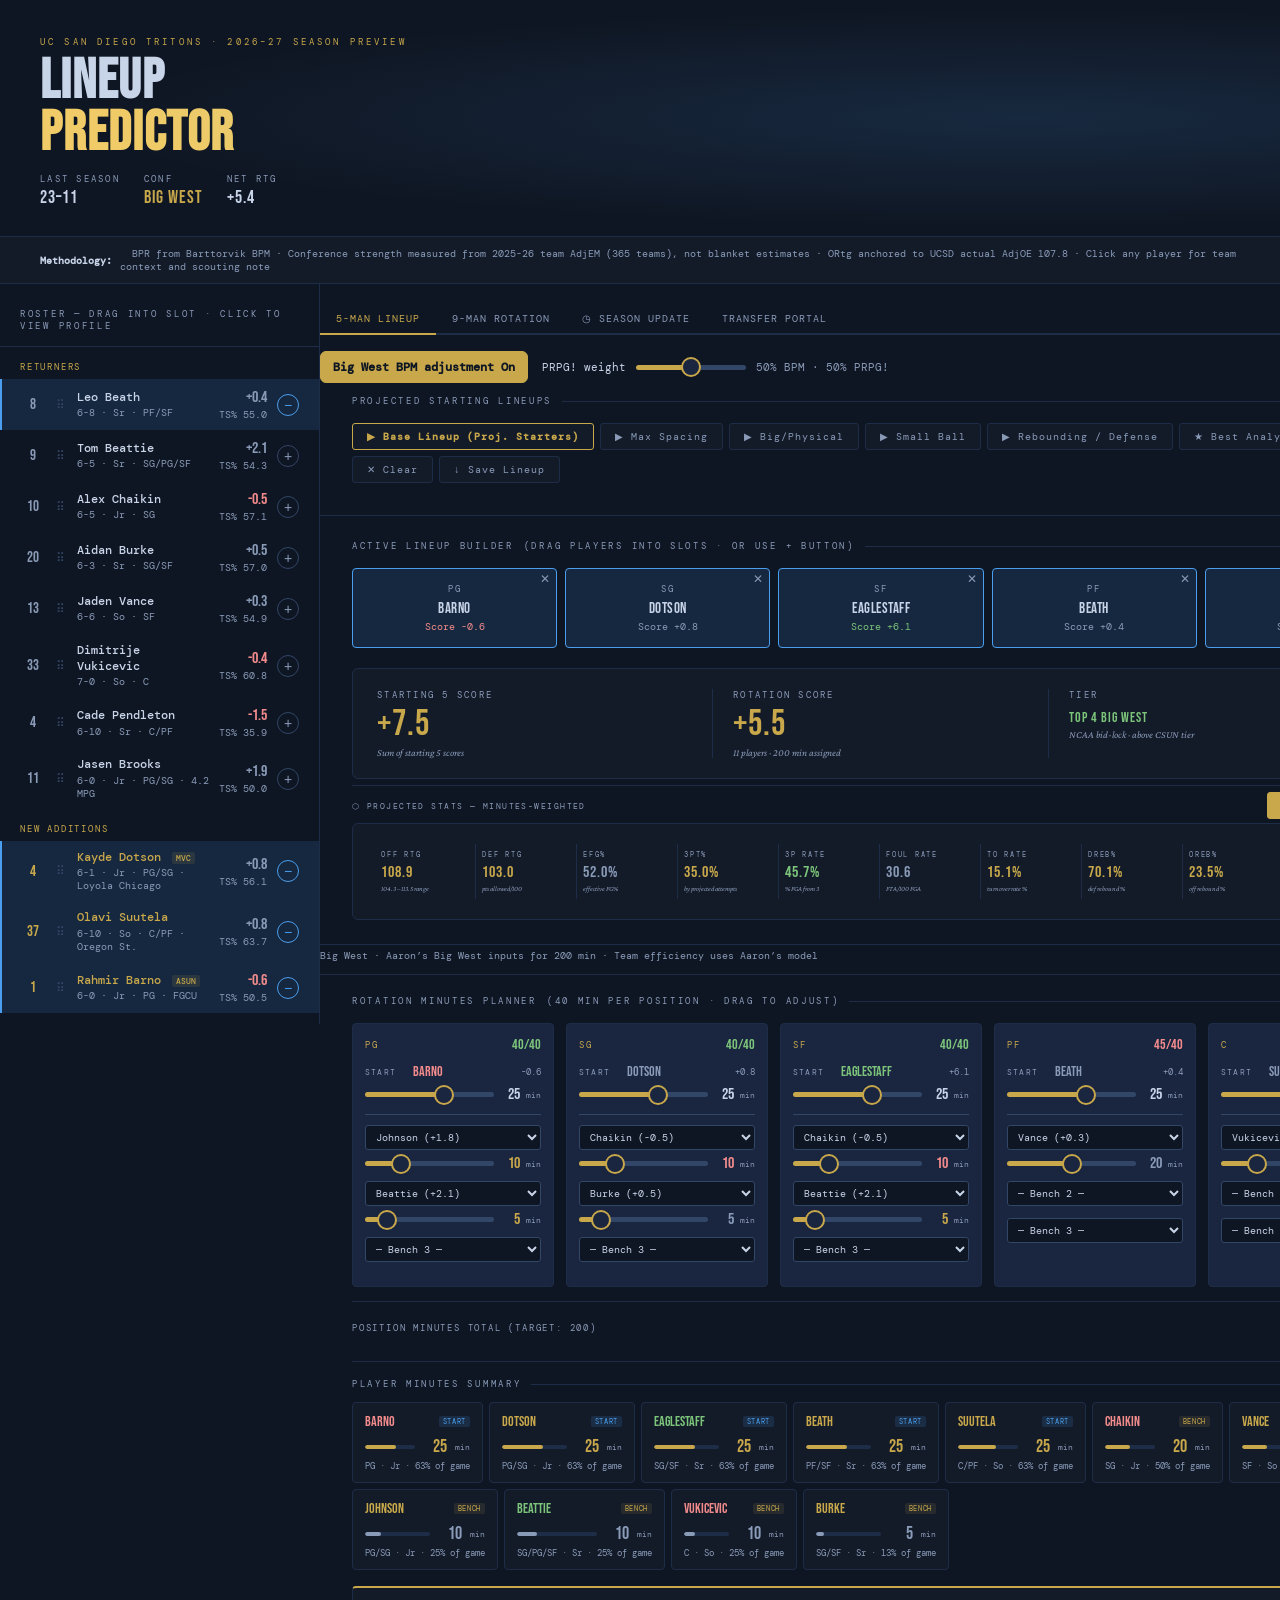
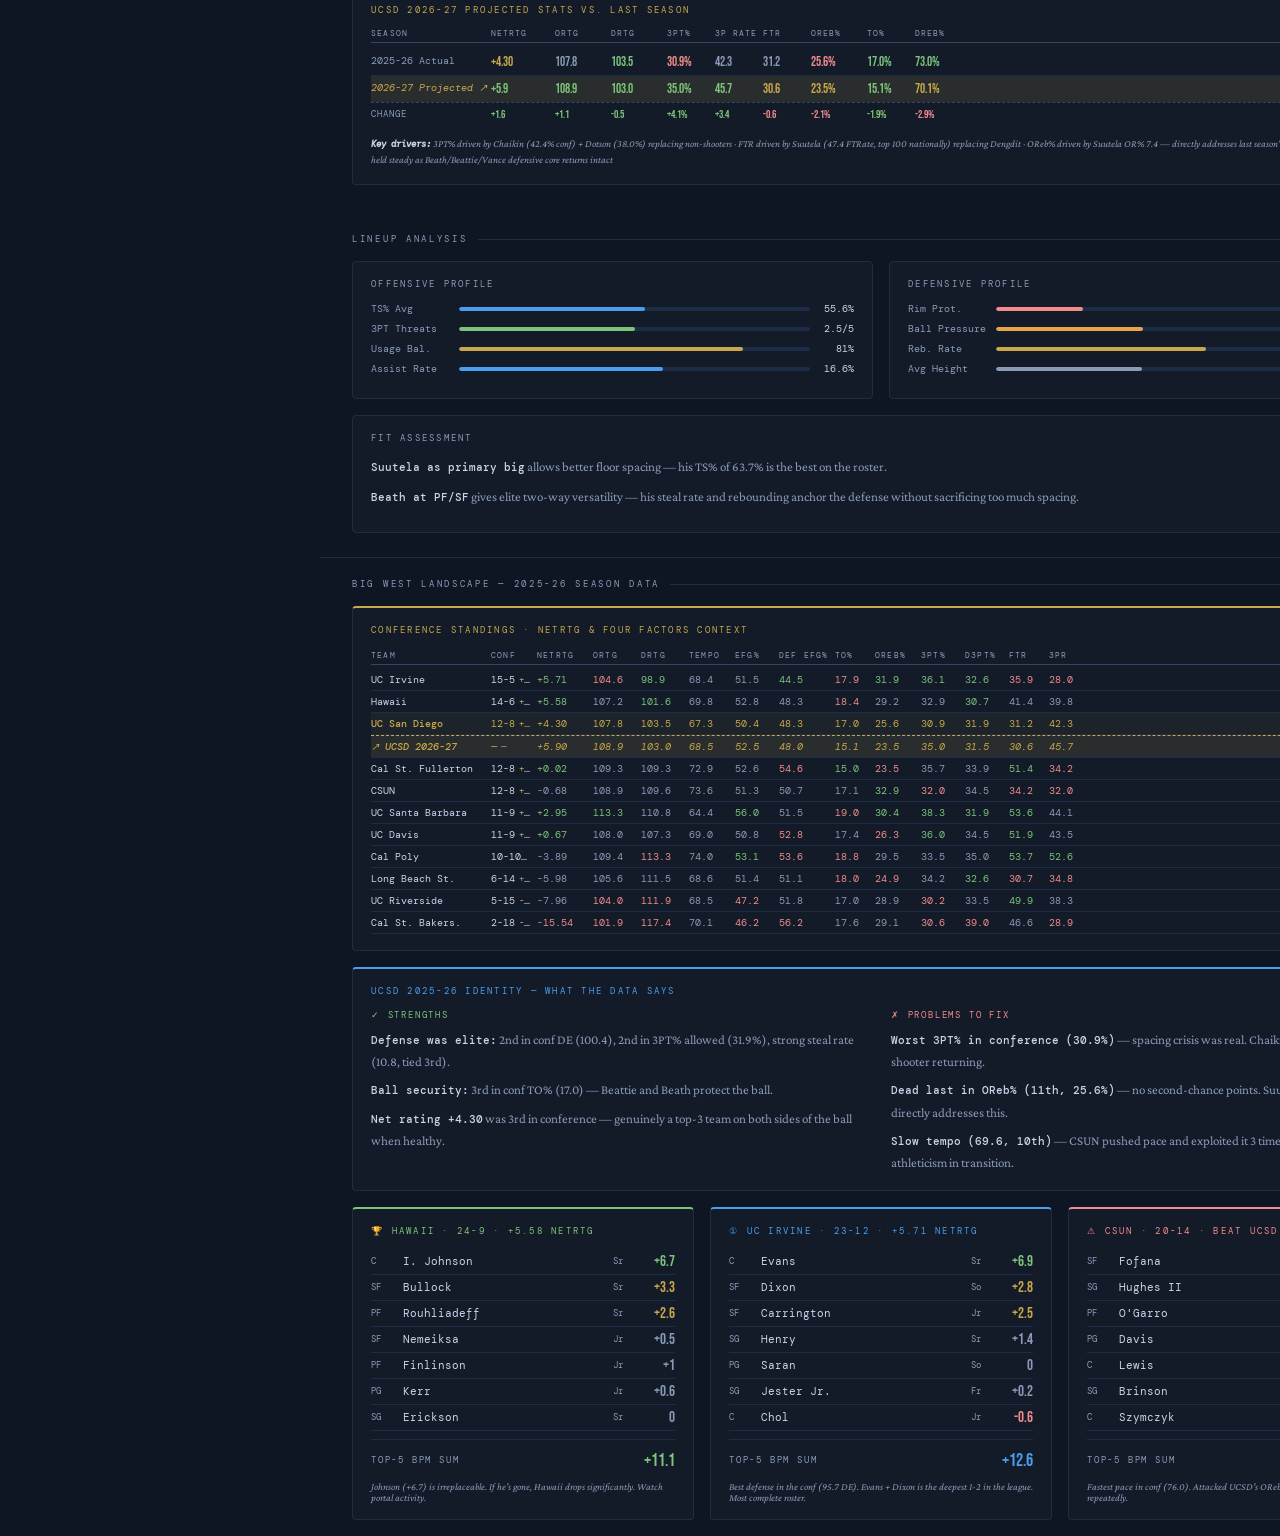
==== www/lineup/index.html @ 8a8b864f "Organize and update the UCSD lineup predictor" ====
<!DOCTYPE html>
<html lang="en">
<head>
<meta charset="UTF-8">
<meta name="viewport" content="width=device-width, initial-scale=1.0">
<title>UCSD Tritons — 2026-27 Lineup Predictor</title>
<link href="https://fonts.googleapis.com/css2?family=Bebas+Neue&family=DM+Mono:ital,wght@0,300;0,400;0,500;1,400&family=Crimson+Pro:ital,wght@0,400;0,600;1,400&display=swap" rel="stylesheet">
<link rel="stylesheet" href="lineup.css?v=20261115">
</head>
<body>

<header>
  <div class="header-left">
    <div class="eyebrow">UC San Diego Tritons · 2026–27 Season Preview</div>
    <h1>LINEUP<br><span>PREDICTOR</span></h1>
    <div class="header-meta">
      <div class="meta-item">
        <span class="meta-label">Last Season</span>
        <span class="meta-val">23–11</span>
      </div>
      <div class="meta-item">
        <span class="meta-label">Conf</span>
        <span class="meta-val gold">Big West</span>
      </div>
      <div class="meta-item">
        <span class="meta-label">Net Rtg</span>
        <span class="meta-val">+5.4</span>
      </div>

    </div>
  </div>
</header>

<div class="method-bar">
  <strong>Methodology:</strong>&nbsp;
  BPR from Barttorvik BPM · Conference strength measured from 2025-26 team AdjEM (365 teams), not blanket estimates · ORtg anchored to UCSD actual AdjOE 107.8 · Click any player for team context and scouting note
</div>

<div class="layout">
  <!-- ROSTER PANEL -->
  <div class="roster-panel">
    <div class="panel-title">Roster — Drag into slot · Click to view profile</div>

    <div class="group-label">Returners</div>



    <div class="player-row" data-id="beath" draggable="true" ondragstart="dragStart(event, 'beath')" ondragend="dragEnd(event)" onclick="openDrawer('beath')">
      <div class="p-num">8</div>
        <div class="drag-handle">⠿</div>
      <div class="p-info">
        <div class="p-name">Leo Beath</div>
        <div class="p-sub">6-8 · Sr · PF/SF</div>
      </div>
      <div>
        <div class="p-bpr c-red">-0.1</div>
        <div class="p-ts">TS% 55.0</div>
      </div>
      <button class="add-btn" onclick="event.stopPropagation(); addToNextSlot('beath')" id="btn-beath">+</button>
    </div>

    <div class="player-row" data-id="beattie" draggable="true" ondragstart="dragStart(event, 'beattie')" ondragend="dragEnd(event)" onclick="openDrawer('beattie')">
      <div class="p-num">9</div>
        <div class="drag-handle">⠿</div>
      <div class="p-info">
        <div class="p-name">Tom Beattie</div>
        <div class="p-sub">6-5 · Sr · SG/PG/SF</div>
      </div>
      <div>
        <div class="p-bpr c-gold">+2.6</div>
        <div class="p-ts">TS% 54.3</div>
      </div>
      <button class="add-btn" onclick="event.stopPropagation(); addToNextSlot('beattie')" id="btn-beattie">+</button>
    </div>



    <div class="player-row" data-id="chaikin" draggable="true" ondragstart="dragStart(event, 'chaikin')" ondragend="dragEnd(event)" onclick="openDrawer('chaikin')">
      <div class="p-num">10</div>
        <div class="drag-handle">⠿</div>
      <div class="p-info">
        <div class="p-name">Alex Chaikin</div>
        <div class="p-sub">6-5 · Jr · SG</div>
      </div>
      <div>
        <div class="p-bpr c-red">-0.5</div>
        <div class="p-ts">TS% 57.1</div>
      </div>
      <button class="add-btn" onclick="event.stopPropagation(); addToNextSlot('chaikin')" id="btn-chaikin">+</button>
    </div>


    <div class="player-row" data-id="burke" draggable="true" ondragstart="dragStart(event, 'burke')" ondragend="dragEnd(event)" onclick="openDrawer('burke')">
      <div class="p-num">20</div>
        <div class="drag-handle">⠿</div>
      <div class="p-info">
        <div class="p-name">Aidan Burke</div>
        <div class="p-sub">6-3 · Sr · SG/SF</div>
      </div>
      <div>
        <div class="p-bpr c-muted">0.0</div>
        <div class="p-ts">TS% 57.0</div>
      </div>
      <button class="add-btn" onclick="event.stopPropagation(); addToNextSlot('burke')" id="btn-burke">+</button>
    </div>

    <div class="player-row" data-id="vance" draggable="true" ondragstart="dragStart(event, 'vance')" ondragend="dragEnd(event)" onclick="openDrawer('vance')">
      <div class="p-num">13</div>
        <div class="drag-handle">⠿</div>
      <div class="p-info">
        <div class="p-name">Jaden Vance</div>
        <div class="p-sub">6-6 · So · SF</div>
      </div>
      <div>
        <div class="p-bpr c-muted">+0.7</div>
        <div class="p-ts">TS% 54.9</div>
      </div>
      <button class="add-btn" onclick="event.stopPropagation(); addToNextSlot('vance')" id="btn-vance">+</button>
    </div>

    <div class="player-row" data-id="vukicevic" draggable="true" ondragstart="dragStart(event, 'vukicevic')" ondragend="dragEnd(event)" onclick="openDrawer('vukicevic')">
      <div class="p-num">33</div>
        <div class="drag-handle">⠿</div>
      <div class="p-info">
        <div class="p-name">Dimitrije Vukicevic</div>
        <div class="p-sub">7-0 · So · C</div>
      </div>
      <div>
        <div class="p-bpr c-red">-1.2</div>
        <div class="p-ts">TS% 60.8</div>
      </div>
      <button class="add-btn" onclick="event.stopPropagation(); addToNextSlot('vukicevic')" id="btn-vukicevic">+</button>
    </div>


    <div class="player-row" data-id="pendleton" draggable="true" ondragstart="dragStart(event, 'pendleton')" ondragend="dragEnd(event)" onclick="openDrawer('pendleton')">
      <div class="p-num">4</div>
        <div class="drag-handle">⠿</div>
      <div class="p-info">
        <div class="p-name">Cade Pendleton</div>
        <div class="p-sub">6-10 · Sr · C/PF</div>
      </div>
      <div>
        <div class="p-bpr c-red">-2.9</div>
        <div class="p-ts">TS% 35.9</div>
      </div>
      <button class="add-btn" onclick="event.stopPropagation(); addToNextSlot('pendleton')" id="btn-pendleton">+</button>
    </div>


    <div class="player-row" data-id="brooks" draggable="true" ondragstart="dragStart(event, 'brooks')" ondragend="dragEnd(event)" onclick="openDrawer('brooks')">
      <div class="p-num">11</div>
      <div class="drag-handle">⠿</div>
      <div class="p-info">
        <div class="p-name">Jasen Brooks</div>
        <div class="p-sub">6-0 · Jr · PG/SG · 4.2 MPG</div>
      </div>
      <div>
        <div class="p-bpr c-muted">+0.2</div>
        <div class="p-ts">TS% 50.0</div>
      </div>
      <button class="add-btn" onclick="event.stopPropagation(); addToNextSlot('brooks')" id="btn-brooks">+</button>
    </div>

    <div class="group-label" style="color: var(--gold);">New Additions</div>

    <div class="player-row" data-id="dotson" draggable="true" ondragstart="dragStart(event, 'dotson')" ondragend="dragEnd(event)" onclick="openDrawer('dotson')">
      <div class="p-num" style="color: var(--gold);">4</div>
      <div class="drag-handle">⠿</div>
      <div class="p-info">
        <div class="p-name new-player">Kayde Dotson <span style="font-size:8px; background:var(--gold-tint); color:var(--gold-dim); border-radius:2px; padding:1px 4px; margin-left:4px;">MVC</span></div>
        <div class="p-sub">6-1 · Jr · PG/SG · Loyola Chicago</div>
      </div>
      <div>
        <div class="p-bpr c-gold">+1.8</div>
        <div class="p-ts">TS% 56.1</div>
      </div>
      <button class="add-btn" onclick="event.stopPropagation(); addToNextSlot('dotson')" id="btn-dotson">+</button>
    </div>

    <div class="player-row" data-id="suutela" draggable="true" ondragstart="dragStart(event, 'suutela')" ondragend="dragEnd(event)" onclick="openDrawer('suutela')">
      <div class="p-num" style="color: var(--gold);">37</div>
      <div class="drag-handle">⠿</div>
      <div class="p-info">
        <div class="p-name new-player">Olavi Suutela</div>
        <div class="p-sub">6-10 · So · C/PF · Oregon St.</div>
      </div>
      <div>
        <div class="p-bpr c-red">-1.7</div>
        <div class="p-ts">TS% 63.7</div>
      </div>
      <button class="add-btn" onclick="event.stopPropagation(); addToNextSlot('suutela')" id="btn-suutela">+</button>
    </div>

    <div class="player-row" data-id="barno" draggable="true" ondragstart="dragStart(event, 'barno')" ondragend="dragEnd(event)" onclick="openDrawer('barno')">
      <div class="p-num" style="color: var(--gold);">1</div>
      <div class="drag-handle">⠿</div>
      <div class="p-info">
        <div class="p-name new-player">Rahmir Barno <span style="font-size:8px; background:var(--gold-tint); color:var(--gold-dim); border-radius:2px; padding:1px 4px; margin-left:4px;">ASUN</span></div>
        <div class="p-sub">6-0 · Jr · PG · FGCU</div>
      </div>
      <div>
        <div class="p-bpr c-muted">+0.3</div>
        <div class="p-ts">TS% 50.5</div>
      </div>
      <button class="add-btn" onclick="event.stopPropagation(); addToNextSlot('barno')" id="btn-barno">+</button>
    </div>

    <div class="player-row" data-id="johnson" draggable="true" ondragstart="dragStart(event, 'johnson')" ondragend="dragEnd(event)" onclick="openDrawer('johnson')">
      <div class="p-num" style="color: var(--gold);">3</div>
      <div class="drag-handle">⠿</div>
      <div class="p-info">
        <div class="p-name new-player">Jordan Johnson <span style="font-size:8px; background:var(--gold-tint); color:var(--gold-dim); border-radius:2px; padding:1px 4px; margin-left:4px;">JUCO</span></div>
        <div class="p-sub">6-3 · Jr · PG/SG · Calhoun CC</div>
      </div>
      <div>
        <div class="p-bpr c-gold">+1.2</div>
        <div class="p-ts">Base: 6.8 PPG · 38.0% 3PT</div>
      </div>
      <button class="add-btn" onclick="event.stopPropagation(); addToNextSlot('johnson')" id="btn-johnson">+</button>
    </div>

        <div class="player-row" data-id="eaglestaff" draggable="true" ondragstart="dragStart(event, 'eaglestaff')" ondragend="dragEnd(event)" onclick="openDrawer('eaglestaff')">
      <div class="p-num" style="color: var(--gold);">5</div>
      <div class="drag-handle">⠿</div>
      <div class="p-info">
        <div class="p-name new-player">Treysen Eaglestaff <span style="font-size:8px; background:var(--gold-tint); color:var(--gold-dim); border-radius:2px; padding:1px 4px; margin-left:4px;">B12</span></div>
        <div class="p-sub">6-6 · Sr · SG/SF · West Virginia</div>
      </div>
      <div>
        <div class="p-bpr c-green">+6.8</div>
        <div class="p-ts">TS% 52.7</div>
      </div>
      <button class="add-btn" onclick="event.stopPropagation(); addToNextSlot('eaglestaff')" id="btn-eaglestaff">+</button>
    </div>

    <div class="player-row" data-id="holmes" draggable="true" ondragstart="dragStart(event, 'holmes')" ondragend="dragEnd(event)" onclick="openDrawer('holmes')">
      <div class="p-num" style="color: var(--gold);">15</div>
      <div class="drag-handle">⠿</div>
      <div class="p-info">
        <div class="p-name new-player">Jake Holmes <span style="font-size:8px; background:var(--gold-tint); color:var(--gold-dim); border-radius:2px; padding:1px 4px; margin-left:4px;">NZ NBL</span></div>
        <div class="p-sub">6-8 · Fr · PF/SF · Canterbury Rams</div>
      </div>
      <div>
        <div class="p-bpr c-gold">+0.5</div>
        <div class="p-ts">TS% 58.2</div>
      </div>
      <button class="add-btn" onclick="event.stopPropagation(); addToNextSlot('holmes')" id="btn-holmes">+</button>
    </div>

    <div class="group-label">Watchlist</div>
    <div id="watchlist-roster"></div>
    <div class="group-label">Transfer Portal</div>
    <div id="portal-roster"></div>

  </div><!-- /roster-panel -->

  <!-- RIGHT PANEL -->
  <div class="right-panel">

    <!-- TAB BAR -->
    <div class="tab-bar" style="margin-top:20px;">
      <button class="tab-btn active" onclick="switchTab('standard')">5-Man Lineup</button>
      <button class="tab-btn" onclick="switchTab('nineman')">9-Man Rotation</button>
      <button class="tab-btn" onclick="switchTab('season')" id="tab-btn-season">◷ Season Update</button>
      <button class="tab-btn" onclick="switchTab('portal')">Transfer Portal</button>
    </div>

    <div class="lineup-score-controls" id="lineup-score-controls">
      <button type="button" id="conf-adj-btn" class="conf-adjustment" aria-pressed="true"
        onclick="toggleConferenceAdjustment()">Big West BPM adjustment <span id="conf-adj-state">On</span></button>
      <div class="prpg-control">
        <label for="prpg-weight">PRPG! weight</label>
        <input type="range" class="minutes-slider" id="prpg-weight" min="0" max="100" value="50"
          aria-valuetext="50% PRPG!, 50% BPM" oninput="updatePrpgWeight(this)">
        <output id="prpg-blend" for="prpg-weight">50% BPM · 50% PRPG!</output>
      </div>
    </div>

    <!-- STANDARD TAB -->
    <div class="tab-panel active" id="tab-standard">

    <!-- PRESETS -->
    <div class="presets">
      <div class="section-title">Projected Starting Lineups</div>
      <div style="display:flex; flex-wrap:wrap; gap:6px; margin-bottom:8px;">
        <button class="preset-btn" onclick="loadPreset('base')">▶ Base Lineup (Proj. Starters)</button>
        <button class="preset-btn" onclick="loadPreset('shooting')">▶ Max Spacing</button>
        <button class="preset-btn" onclick="loadPreset('big')">▶ Big/Physical</button>
        <button class="preset-btn" onclick="loadPreset('small')">▶ Small Ball</button>
        <button class="preset-btn" onclick="loadPreset('defense')">▶ Rebounding / Defense</button>
        <button class="preset-btn" onclick="loadPreset('best')" >★ Best Analytical Lineup</button>
        <button class="preset-btn" onclick="clearLineup()">✕ Clear</button>
        <button class="preset-btn" onclick="showSaveInput()" id="save-lineup-btn" style="border-color:var(--green);color:var(--green);">↓ Save Lineup</button>
      </div>
      <!-- Save input (hidden by default) -->
      <div id="save-input-row" style="display:none; align-items:center; gap:8px; margin-top:8px; padding: 0 2px;">
        <input class="save-lineup-input" id="save-lineup-name" placeholder="Name new lineup" maxlength="30"
          onkeydown="if(event.key==='Enter') saveCurrentLineup(); if(event.key==='Escape') hideSaveInput();" />
        <button class="preset-btn" onclick="saveCurrentLineup()" style="border-color:var(--green);color:var(--green);">Save</button>
        <button class="preset-btn" onclick="hideSaveInput()">Cancel</button>
      </div>
      <!-- Saved lineups row -->
      <div class="saved-presets-row" id="saved-presets-row"></div>

    </div>

<!-- LINEUP BUILDER -->
    <div class="lineup-builder">
      <div class="section-title">Active Lineup Builder <span style="color:var(--muted); font-size:9px;">(drag players into slots · or use + button)</span></div>
      <div class="court" id="court">
        <div class="slot" id="slot-0" ondragover="dragOver(event)" ondragleave="dragLeave(event)" ondrop="dropOnSlot(event, 0)"><span class="slot-empty-text">PG</span></div>
        <div class="slot" id="slot-1" ondragover="dragOver(event)" ondragleave="dragLeave(event)" ondrop="dropOnSlot(event, 1)"><span class="slot-empty-text">SG</span></div>
        <div class="slot" id="slot-2" ondragover="dragOver(event)" ondragleave="dragLeave(event)" ondrop="dropOnSlot(event, 2)"><span class="slot-empty-text">SF</span></div>
        <div class="slot" id="slot-3" ondragover="dragOver(event)" ondragleave="dragLeave(event)" ondrop="dropOnSlot(event, 3)"><span class="slot-empty-text">PF</span></div>
        <div class="slot" id="slot-4" ondragover="dragOver(event)" ondragleave="dragLeave(event)" ondrop="dropOnSlot(event, 4)"><span class="slot-empty-text">C</span></div>
      </div>

      <!-- ROW 1: BPM + Tier -->
      <div class="lineup-rating" id="lineup-rating" style="grid-template-columns: 1fr 1fr 1fr; margin-bottom:6px;">
        <div class="rating-col">
          <div class="rating-label">Starting 5 Score</div>
          <div class="rating-val c-muted" id="rating-bpr">—</div>
          <div class="rating-desc" id="rating-desc">Add 5 players to generate rating</div>
        </div>
        <div class="rating-col">
          <div class="rating-label">Rotation Score</div>
          <div class="rating-val c-muted" id="rating-rotation">—</div>
          <div class="rating-desc" id="rating-rotation-desc">Minutes-weighted · full roster</div>
        </div>
        <div class="rating-col">
          <div class="rating-label">Tier</div>
          <div class="rating-val" id="rating-tier" style="font-size:14px; padding-top:4px;">—</div>
          <div class="rating-desc" id="rating-tier-desc">Big West projection</div>
        </div>
      </div>

      <!-- ROW 2: Projected Stats (min-weighted) -->
      <div class="projection-heading" style="font-size:8px; letter-spacing:0.18em; text-transform:uppercase; color:var(--muted); padding: 6px 0 4px; border-top:1px solid var(--border);">
        ⬡ Projected Stats — minutes-weighted
      </div>
      <div class="lineup-rating" id="lineup-proj-stats" style="grid-template-columns: repeat(10, 1fr); gap:2px;">
        <div class="rating-col" style="padding:6px 4px;">
          <div class="rating-label" style="font-size:7px;">Off Rtg</div>
          <div class="rating-val c-muted" id="rating-off" style="font-size:16px;">—</div>
          <div class="rating-desc" id="rating-off-desc" style="font-size:7px;">pts/100</div>
        </div>
        <div class="rating-col" style="padding:6px 4px;">
          <div class="rating-label" style="font-size:7px;">Def Rtg</div>
          <div class="rating-val c-muted" id="rating-drtg" style="font-size:16px;">—</div>
          <div class="rating-desc" style="font-size:7px;">pts allowed/100</div>
        </div>
        <div class="rating-col" style="padding:6px 4px;">
          <div class="rating-label" style="font-size:7px;">eFG%</div>
          <div class="rating-val c-muted" id="rating-efg" style="font-size:16px;">—</div>
          <div class="rating-desc" style="font-size:7px;">effective FG%</div>
        </div>
        <div class="rating-col" style="padding:6px 4px;">
          <div class="rating-label" style="font-size:7px;">3PT%</div>
          <div class="rating-val c-muted" id="rating-3pct" style="font-size:16px;">—</div>
          <div class="rating-desc" style="font-size:7px;">by projected attempts</div>
        </div>
        <div class="rating-col" style="padding:6px 4px;">
          <div class="rating-label" style="font-size:7px;">3P Rate</div>
          <div class="rating-val c-muted" id="rating-3pr" style="font-size:16px;">—</div>
          <div class="rating-desc" style="font-size:7px;">% FGA from 3</div>
        </div>
        <div class="rating-col" style="padding:6px 4px;">
          <div class="rating-label" style="font-size:7px;">Foul Rate</div>
          <div class="rating-val c-muted" id="rating-ftr" style="font-size:16px;">—</div>
          <div class="rating-desc" style="font-size:7px;">FTA/100 FGA</div>
        </div>
        <div class="rating-col" style="padding:6px 4px; display:none;">
          <div class="rating-label" style="font-size:7px;">Ast Rate</div>
          <div class="rating-val c-muted" id="rating-arate" style="font-size:16px;">—</div>
          <div class="rating-desc" style="font-size:7px;">assist rate %</div>
        </div>
        <div class="rating-col" style="padding:6px 4px;">
          <div class="rating-label" style="font-size:7px;">TO Rate</div>
          <div class="rating-val c-muted" id="rating-torate" style="font-size:16px;">—</div>
          <div class="rating-desc" style="font-size:7px;">turnover rate %</div>
        </div>
        <div class="rating-col" style="padding:6px 4px;">
          <div class="rating-label" style="font-size:7px;">DReb%</div>
          <div class="rating-val c-muted" id="rating-dreb" style="font-size:16px;">—</div>
          <div class="rating-desc" style="font-size:7px;">def rebound %</div>
        </div>
        <div class="rating-col" style="padding:6px 4px;">
          <div class="rating-label" style="font-size:7px;">OReb%</div>
          <div class="rating-val c-muted" id="rating-oreb" style="font-size:16px;">—</div>
          <div class="rating-desc" style="font-size:7px;">off rebound %</div>
        </div>
        <div class="rating-col" style="padding:6px 4px; display:none;">
          <!-- spacing score kept for internal logic, hidden -->
          <div id="rating-space" style="display:none;"></div>
          <div id="rating-spacers" style="display:none;"></div>
          <div id="rating-space-desc" style="display:none;"></div>
        </div>
      </div>
    </div>

    <p class="projection-source" id="standard-projection-source"></p>
    <!-- BENCH MINUTES -->
    <div class="analysis-panel" style="border-top: 1px solid var(--border); padding-top: 20px;">
      <div class="section-title">Rotation Minutes Planner <span style="color:var(--muted); font-size:9px;">(40 min per position · drag to adjust)</span></div>
      <div id="bench-section">
        <div style="color: var(--muted); font-size: 11px; font-family: 'Crimson Pro', serif; font-style: italic;">Fill the starting lineup above to generate the minutes planner.</div>
      </div>
      <div id="projected-stats-inline"></div>
    </div>

    </div><!-- /tab-standard -->

    <!-- 9-MAN ROTATION TAB -->
    <div class="tab-panel" id="tab-nineman">
      <div class="nine-man-total-bar">
        <div>
          <div class="nine-man-total-label">Total Minutes</div>
          <div>
            <span class="nine-man-total-val" id="nm-total-val" style="color:var(--green);">0</span>
            <span style="font-size:11px;color:var(--muted);"> / 200</span>
          </div>
        </div>
        <div style="display:flex;gap:6px;align-items:center;">
          <button class="preset-btn" onclick="nmClear()" style="font-size:9px;">✕ Clear</button>
          <button class="preset-btn" onclick="nmLoadPreset('base')" style="font-size:9px; border-color:var(--gold);color:var(--gold);">▶ Base Rotation</button>
          <button class="preset-btn" onclick="nmLoadPreset('adding')" style="font-size:9px; border-color:var(--green);color:var(--green);">▶ Adding Rotation Player</button>
          <button class="preset-btn" onclick="nmShowSaveInput()" style="font-size:9px; border-color:var(--green);color:var(--green);">↓ Save Rotation</button>
        </div>
      </div>

      <div class="nine-man-grid" id="nm-grid"></div>
      <!-- Save input -->
      <div id="nm-save-input-row" style="display:none; align-items:center; gap:8px; margin-bottom:8px;">
        <input class="save-lineup-input" id="nm-save-name" placeholder="Name new lineup" maxlength="30"
          onkeydown="if(event.key==='Enter') nmSaveRotation(); if(event.key==='Escape') nmHideSaveInput();" />
        <button class="preset-btn" onclick="nmSaveRotation()" style="border-color:var(--green);color:var(--green);">Save</button>
        <button class="preset-btn" onclick="nmHideSaveInput()">Cancel</button>
      </div>
      <!-- Saved 9-man rotations -->
      <div class="saved-presets-row" id="nm-saved-row"></div>

      <!-- BPM + Tier row -->
      <div class="lineup-rating" style="grid-template-columns: 1fr 1fr; margin-bottom:10px; border-top:1px solid var(--border); padding-top:10px;">
        <div class="rating-col">
          <div class="rating-label">Rotation Score</div>
          <div class="rating-val c-muted" id="nm-bpm">—</div>
          <div class="rating-desc" id="nm-bpm-desc">Add players to calculate</div>
        </div>
        <div class="rating-col">
          <div class="rating-label">Tier</div>
          <div class="rating-val" id="nm-tier" style="font-size:14px; padding-top:4px;">—</div>
          <div class="rating-desc" id="nm-tier-desc">Big West projection</div>
        </div>
      </div>

      <!-- Projected stats — same stats panel reused -->
      <div class="projection-heading" style="font-size:8px; letter-spacing:0.18em; text-transform:uppercase; color:var(--muted); padding:6px 0 4px; border-top:1px solid var(--border);">
        ⬡ Projected Stats — minutes-weighted
      </div>
      <div class="lineup-rating" id="nm-proj-stats" style="grid-template-columns: repeat(10, 1fr); gap:2px;">
        <div class="rating-col" style="padding:6px 4px;"><div class="rating-label" style="font-size:7px;">Off Rtg</div><div class="rating-val c-muted" id="nm-ortg" style="font-size:16px;">—</div><div style="font-size:7px;color:var(--muted);" id="nm-ortg-range"></div></div>
        <div class="rating-col" style="padding:6px 4px;"><div class="rating-label" style="font-size:7px;">Def Rtg</div><div class="rating-val c-muted" id="nm-drtg" style="font-size:16px;">—</div></div>
        <div class="rating-col" style="padding:6px 4px;"><div class="rating-label" style="font-size:7px;">eFG%</div><div class="rating-val c-muted" id="nm-efg" style="font-size:16px;">—</div></div>
        <div class="rating-col" style="padding:6px 4px;"><div class="rating-label" style="font-size:7px;">3PT%</div><div class="rating-val c-muted" id="nm-3pct" style="font-size:16px;">—</div></div>
        <div class="rating-col" style="padding:6px 4px;"><div class="rating-label" style="font-size:7px;">3P Rate</div><div class="rating-val c-muted" id="nm-3pr" style="font-size:16px;">—</div></div>
        <div class="rating-col" style="padding:6px 4px;"><div class="rating-label" style="font-size:7px;">Foul Rate</div><div class="rating-val c-muted" id="nm-ftr" style="font-size:16px;">—</div></div>
        <div class="rating-col" style="padding:6px 4px; display:none;"><div class="rating-label" style="font-size:7px;">Ast Rate</div><div class="rating-val c-muted" id="nm-arate" style="font-size:16px;">—</div></div>
        <div class="rating-col" style="padding:6px 4px;"><div class="rating-label" style="font-size:7px;">TO Rate</div><div class="rating-val c-muted" id="nm-torate" style="font-size:16px;">—</div></div>
        <div class="rating-col" style="padding:6px 4px;"><div class="rating-label" style="font-size:7px;">DReb%</div><div class="rating-val c-muted" id="nm-dreb" style="font-size:16px;">—</div></div>
        <div class="rating-col" style="padding:6px 4px;"><div class="rating-label" style="font-size:7px;">OReb%</div><div class="rating-val c-muted" id="nm-oreb" style="font-size:16px;">—</div></div>
        <div class="rating-col" style="padding:6px 4px;"><div class="rating-label" style="font-size:7px;">Net Rtg</div><div class="rating-val c-muted" id="nm-net" style="font-size:16px;">—</div></div>
      </div>
      <p class="projection-source" id="nineman-projection-source"></p>
      <!-- Minutes Summary -->
      <div style="margin-top:12px; border-top:1px solid var(--border); padding-top:10px;">
        <div style="font-size:8px; letter-spacing:0.18em; text-transform:uppercase; color:var(--muted); margin-bottom:8px;">⬡ Minutes Summary</div>
        <div id="nm-minutes-summary" style="display:flex; flex-wrap:wrap; gap:4px;"></div>
      </div>

    </div><!-- /tab-nineman -->

    <!-- SEASON UPDATE TAB -->
    <div class="tab-panel" id="tab-season">
      <div style="padding:16px 0 8px;">
        <div style="font-size:9px;letter-spacing:0.2em;text-transform:uppercase;color:var(--muted);margin-bottom:6px;">
          ◷ 2026-27 Season Update — projection reweights as games accumulate</div>
        <div style="font-size:10px;color:var(--muted);line-height:1.6;margin-bottom:14px;max-width:none;">
          Enter current-season numbers as they come in. Each stat blends toward live production on its own
          schedule — <strong>weight = GP / (GP + k)</strong>, where k is how many games that stat needs before it
          outweighs the pre-season prior. Usage settles fast (k=5); shooting is slow (k=22). Blanks keep the prior.
        </div>


        <!-- GAME LOG -->
        <div style="background:var(--surface);border:1px solid var(--border);border-radius:5px;padding:12px 13px;margin-bottom:14px;">
          <div style="font-size:8px;letter-spacing:0.16em;text-transform:uppercase;color:var(--gold-dim);margin-bottom:4px;">
            ⬢ Game log — enter a box score after each game</div>
          <div style="font-size:9px;color:var(--muted);line-height:1.55;margin-bottom:10px;">
            Everything a box score can produce (TS%, 3P%, USG%, TO rate, OReb%, DReb%, STL%, BLK%, FTR) is derived
            here. Manual entries override the calculated stats. BPM and PRPG! are model outputs no box score contains —
            those still come from the Barttorvik paste.
          </div>
          <div id="games-list" style="margin-bottom:11px;"></div>

          <details>
            <summary style="font-size:9px;letter-spacing:0.14em;text-transform:uppercase;color:var(--gold-dim);cursor:pointer;padding:4px 0;">
              ⊕ Add a game</summary>
            <div style="padding:9px 0 0;">
              <div style="display:flex;gap:9px;flex-wrap:wrap;align-items:flex-end;margin-bottom:9px;">
                <div><div style="font-size:8px;color:var(--muted);margin-bottom:2px;">DATE</div>
                  <input id="gm-date" type="date" style="font-family:'DM Mono',monospace;font-size:10px;padding:4px 6px;border:1px solid var(--border);border-radius:3px;background:var(--bg);color:var(--text);"></div>
                <div><div style="font-size:8px;color:var(--muted);margin-bottom:2px;">OPPONENT</div>
                  <input id="gm-opp" type="text" placeholder="Cal Poly" style="width:130px;font-family:'DM Mono',monospace;font-size:10px;padding:4px 6px;border:1px solid var(--border);border-radius:3px;background:var(--bg);color:var(--text);"></div>
                <div><div style="font-size:8px;color:var(--muted);margin-bottom:2px;">OPP ADJ DE <span style="color:var(--gold-dim);">(opt)</span></div>
                  <input id="gm-oppde" type="number" step="0.1" placeholder="104.0" style="width:70px;font-family:'DM Mono',monospace;font-size:10px;padding:4px 6px;border:1px solid var(--border);border-radius:3px;background:var(--bg);color:var(--text);"></div>
              </div>

              <div style="font-size:8px;letter-spacing:0.14em;text-transform:uppercase;color:var(--muted);margin-bottom:5px;">
                Opponent totals — required for possession-based rates</div>
              <div style="display:flex;gap:7px;flex-wrap:wrap;margin-bottom:11px;">
                <div><div style="font-size:8px;color:var(--muted);margin-bottom:2px;">PTS</div><input id="gm-o-pts" type="number" step="any" style="width:54px;font-family:'DM Mono',monospace;font-size:10px;padding:4px 6px;border:1px solid var(--border);border-radius:3px;background:var(--bg);color:var(--text);"></div>
                <div><div style="font-size:8px;color:var(--muted);margin-bottom:2px;">FGA</div><input id="gm-o-fga" type="number" step="any" style="width:54px;font-family:'DM Mono',monospace;font-size:10px;padding:4px 6px;border:1px solid var(--border);border-radius:3px;background:var(--bg);color:var(--text);"></div>
                <div><div style="font-size:8px;color:var(--muted);margin-bottom:2px;">3PA</div><input id="gm-o-tpa" type="number" step="any" style="width:54px;font-family:'DM Mono',monospace;font-size:10px;padding:4px 6px;border:1px solid var(--border);border-radius:3px;background:var(--bg);color:var(--text);"></div>
                <div><div style="font-size:8px;color:var(--muted);margin-bottom:2px;">FTA</div><input id="gm-o-fta" type="number" step="any" style="width:54px;font-family:'DM Mono',monospace;font-size:10px;padding:4px 6px;border:1px solid var(--border);border-radius:3px;background:var(--bg);color:var(--text);"></div>
                <div><div style="font-size:8px;color:var(--muted);margin-bottom:2px;">OR</div><input id="gm-o-orb" type="number" step="any" style="width:54px;font-family:'DM Mono',monospace;font-size:10px;padding:4px 6px;border:1px solid var(--border);border-radius:3px;background:var(--bg);color:var(--text);"></div>
                <div><div style="font-size:8px;color:var(--muted);margin-bottom:2px;">DR</div><input id="gm-o-drb" type="number" step="any" style="width:54px;font-family:'DM Mono',monospace;font-size:10px;padding:4px 6px;border:1px solid var(--border);border-radius:3px;background:var(--bg);color:var(--text);"></div>
                <div><div style="font-size:8px;color:var(--muted);margin-bottom:2px;">TO</div><input id="gm-o-tov" type="number" step="any" style="width:54px;font-family:'DM Mono',monospace;font-size:10px;padding:4px 6px;border:1px solid var(--border);border-radius:3px;background:var(--bg);color:var(--text);"></div>
              </div>

              <div style="font-size:8px;letter-spacing:0.14em;text-transform:uppercase;color:var(--muted);margin-bottom:4px;">
                UCSD box score — paste rows</div>
              <div style="font-size:9px;color:var(--muted);margin-bottom:5px;line-height:1.5;">
                Header row first, player name in column one. Accepts <span style="font-family:'DM Mono',monospace;">MIN FGM FGA 3PM 3PA FTM FTA OR DR AST TO STL BLK</span>
                — or combined <span style="font-family:'DM Mono',monospace;">FG / 3P / FT</span> cells like <span style="font-family:'DM Mono',monospace;">5-9</span>. Team totals are summed from these rows.
              </div>
              <textarea id="gm-box" rows="6" placeholder="Player&#9;MIN&#9;FG&#9;3P&#9;FT&#9;OR&#9;DR&#9;AST&#9;TO&#9;STL&#9;BLK&#10;Beath&#9;29&#9;6-11&#9;2-4&#9;3-4&#9;1&#9;7&#9;2&#9;1&#9;2&#9;1&#10;Eaglestaff&#9;31&#9;5-12&#9;3-8&#9;2-2&#9;2&#9;5&#9;4&#9;2&#9;1&#9;0"
                style="width:100%;font-family:'DM Mono',monospace;font-size:10px;padding:8px;border:1px solid var(--border);border-radius:3px;background:var(--bg);color:var(--text);resize:vertical;"></textarea>
              <button class="preset-btn" onclick="addGame()" style="margin-top:7px;border-color:var(--green);color:var(--green);">Add game</button>
            </div>
          </details>
        </div>

        <!-- team anchor -->
        <div style="background:var(--surface);border:1px solid var(--border);border-radius:5px;padding:11px 13px;margin-bottom:14px;">
          <div style="font-size:8px;letter-spacing:0.16em;text-transform:uppercase;color:var(--muted);margin-bottom:8px;">
            Team anchor — auto-filled from the game log (k=12) · type to override</div>
          <div style="display:flex;gap:16px;align-items:flex-end;flex-wrap:wrap;">
            <div><div style="font-size:8px;color:var(--muted);margin-bottom:3px;">TEAM GP</div>
              <input id="ts-gp" type="number" min="0" onchange="teamSet('gp',this.value)" placeholder="0"
                style="width:66px;font-family:'DM Mono',monospace;font-size:11px;padding:5px 7px;border:1px solid var(--border);border-radius:3px;background:var(--bg);color:var(--text);"></div>
            <div><div style="font-size:8px;color:var(--muted);margin-bottom:3px;">ADJ OE</div>
              <input id="ts-oe" type="number" step="0.1" onchange="teamSet('adjOE',this.value)" placeholder="107.8"
                style="width:80px;font-family:'DM Mono',monospace;font-size:11px;padding:5px 7px;border:1px solid var(--border);border-radius:3px;background:var(--bg);color:var(--text);"></div>
            <div><div style="font-size:8px;color:var(--muted);margin-bottom:3px;">ADJ DE</div>
              <input id="ts-de" type="number" step="0.1" onchange="teamSet('adjDE',this.value)" placeholder="103.5"
                style="width:80px;font-family:'DM Mono',monospace;font-size:11px;padding:5px 7px;border:1px solid var(--border);border-radius:3px;background:var(--bg);color:var(--text);"></div>
            <div id="season-anchor" style="font-size:10px;color:var(--text);padding-bottom:5px;"></div>
          </div>
        </div>

        <!-- bulk paste -->
        <details style="margin-bottom:14px;">
          <summary style="font-size:9px;letter-spacing:0.14em;text-transform:uppercase;color:var(--gold-dim);cursor:pointer;padding:5px 0;">
            ⊕ Bulk paste from Barttorvik</summary>
          <div style="padding:9px 0 0;">
            <div style="font-size:9px;color:var(--muted);margin-bottom:6px;line-height:1.5;">
              Header row first, player name in column one. Tab or comma separated. Recognized headers:
              <span style="font-family:'DM Mono',monospace;">GP · BPM · OBPM · DBPM · PRPG! · TS · USG · eFG · 3P% · AST · TO · OR · DR · BLK · STL · FTR</span>
            </div>
            <textarea id="season-paste" rows="5" placeholder="Player&#9;GP&#9;BPM&#9;TS&#9;USG&#9;TO&#9;OR&#9;DR&#9;STL&#9;BLK&#10;Beath&#9;8&#9;1.4&#9;57.2&#9;21.0&#9;13.1&#9;2.4&#9;16.8&#9;3.1&#9;1.2"
              style="width:100%;font-family:'DM Mono',monospace;font-size:10px;padding:8px;border:1px solid var(--border);border-radius:3px;background:var(--bg);color:var(--text);resize:vertical;"></textarea>
            <button class="preset-btn" onclick="seasonPaste()" style="margin-top:7px;border-color:var(--green);color:var(--green);">Import</button>
          </div>
        </details>

        <div style="display:flex;gap:7px;margin-bottom:10px;align-items:center;">
          <button class="preset-btn" onclick="seasonClear()">✕ Reset to pre-season</button>
          <span style="font-size:9px;color:var(--muted);">Saves automatically · % CUR is the mean weight on live production</span>
        </div>

        <div id="season-table" style="overflow-x:auto;"></div>
      </div>
    </div><!-- /tab-season -->

    <!-- PORTAL TAB -->
    <div class="tab-panel" id="tab-portal">
      <div style="padding:16px 0 8px;">
        <div style="font-size:9px;letter-spacing:0.2em;text-transform:uppercase;color:var(--muted);margin-bottom:12px;">Transfer Portal · Barttorvik 2025–26</div>

        <!-- Filters -->
        <div style="display:flex;flex-wrap:wrap;gap:8px;margin-bottom:12px;align-items:flex-end;">
          <div>
            <div style="font-size:8px;color:var(--muted);margin-bottom:3px;letter-spacing:0.1em;">SEARCH</div>
            <input id="portal-search" type="text" placeholder="Name or team..." oninput="renderPortal()"
              style="font-family:'DM Mono',monospace;font-size:10px;padding:5px 8px;border:1px solid var(--border);border-radius:3px;background:var(--surface);color:var(--text);width:160px;">
          </div>
          <div>
            <div style="font-size:8px;color:var(--muted);margin-bottom:3px;letter-spacing:0.1em;">CONF</div>
            <select id="portal-conf" onchange="renderPortal()"
              style="font-family:'DM Mono',monospace;font-size:10px;padding:5px 8px;border:1px solid var(--border);border-radius:3px;background:var(--surface);color:var(--text);">
              <option value="">All</option>
            </select>
          </div>
          <div>
            <div style="font-size:8px;color:var(--muted);margin-bottom:3px;letter-spacing:0.1em;">YEAR</div>
            <select id="portal-yr" onchange="renderPortal()"
              style="font-family:'DM Mono',monospace;font-size:10px;padding:5px 8px;border:1px solid var(--border);border-radius:3px;background:var(--surface);color:var(--text);">
              <option value="">All</option>
              <option value="Fr">Fr</option><option value="So">So</option>
              <option value="Jr">Jr</option><option value="Sr">Sr</option><option value="Gr">Gr</option>
            </select>
          </div>
          <div>
            <div style="font-size:8px;color:var(--muted);margin-bottom:3px;letter-spacing:0.1em;">SORT</div>
            <select id="portal-sort" onchange="renderPortal()"
              style="font-family:'DM Mono',monospace;font-size:10px;padding:5px 8px;border:1px solid var(--border);border-radius:3px;background:var(--surface);color:var(--text);">
              <option value="adjBpr">BPM</option>
              <option value="prpgi">PRPG!</option>
              <option value="ts">TS%</option>
              <option value="threePct">3PT%</option>
              <option value="indDrtg">DRtg (low=good)</option>
            </select>
          </div>
          <div>
            <div style="font-size:8px;color:var(--muted);margin-bottom:3px;letter-spacing:0.1em;">MIN BPM</div>
            <input id="portal-min-bpm" type="number" value="-5" step="0.5" oninput="renderPortal()"
              style="font-family:'DM Mono',monospace;font-size:10px;padding:5px 8px;border:1px solid var(--border);border-radius:3px;background:var(--surface);color:var(--text);width:70px;">
          </div>
          <div style="font-size:9px;color:var(--muted);align-self:center;" id="portal-count"></div>
        </div>

        <!-- Player list -->
        <div id="portal-list" style="display:flex;flex-direction:column;gap:3px;max-height:60vh;overflow-y:auto;"></div>
      </div>
    </div><!-- /tab-portal -->

    <!-- ANALYSIS -->
    <div class="analysis-panel">
      <div class="section-title">Lineup Analysis</div>
      <div class="analysis-grid" id="analysis-grid">
        <div class="analysis-card">
          <div class="ac-title">Offensive Profile</div>
          <div id="off-bars">
            <div class="stat-bar-row">
              <div class="stat-bar-label">TS% Avg</div>
              <div class="stat-bar-track"><div class="stat-bar-fill" id="bar-ts" style="width:0%; background: var(--blue-light)"></div></div>
              <div class="stat-bar-val" id="val-ts">—</div>
            </div>
            <div class="stat-bar-row">
              <div class="stat-bar-label">3PT Threats</div>
              <div class="stat-bar-track"><div class="stat-bar-fill" id="bar-3pt" style="width:0%; background: var(--green)"></div></div>
              <div class="stat-bar-val" id="val-3pt">—</div>
            </div>
            <div class="stat-bar-row">
              <div class="stat-bar-label">Usage Bal.</div>
              <div class="stat-bar-track"><div class="stat-bar-fill" id="bar-usg" style="width:0%; background: var(--gold)"></div></div>
              <div class="stat-bar-val" id="val-usg">—</div>
            </div>
            <div class="stat-bar-row">
              <div class="stat-bar-label">Assist Rate</div>
              <div class="stat-bar-track"><div class="stat-bar-fill" id="bar-ast" style="width:0%; background: var(--blue-light)"></div></div>
              <div class="stat-bar-val" id="val-ast">—</div>
            </div>
          </div>
        </div>
        <div class="analysis-card">
          <div class="ac-title">Defensive Profile</div>
          <div id="def-bars">
            <div class="stat-bar-row">
              <div class="stat-bar-label">Rim Prot.</div>
              <div class="stat-bar-track"><div class="stat-bar-fill" id="bar-blk" style="width:0%; background: var(--red)"></div></div>
              <div class="stat-bar-val" id="val-blk">—</div>
            </div>
            <div class="stat-bar-row">
              <div class="stat-bar-label">Ball Pressure</div>
              <div class="stat-bar-track"><div class="stat-bar-fill" id="bar-stl" style="width:0%; background: var(--yellow)"></div></div>
              <div class="stat-bar-val" id="val-stl">—</div>
            </div>
            <div class="stat-bar-row">
              <div class="stat-bar-label">Reb. Rate</div>
              <div class="stat-bar-track"><div class="stat-bar-fill" id="bar-reb" style="width:0%; background: var(--gold)"></div></div>
              <div class="stat-bar-val" id="val-reb">—</div>
            </div>
            <div class="stat-bar-row">
              <div class="stat-bar-label">Avg Height</div>
              <div class="stat-bar-track"><div class="stat-bar-fill" id="bar-ht" style="width:0%; background: var(--muted)"></div></div>
              <div class="stat-bar-val" id="val-ht">—</div>
            </div>
          </div>
        </div>
        <div class="analysis-card" style="grid-column: 1 / -1;">
          <div class="ac-title">Fit Assessment</div>
          <div class="ac-body" id="fit-assessment">
            Select players from the roster or load a preset lineup to generate a fit assessment.
          </div>
        </div>
      </div>
    </div>

    <!-- BIG WEST CONTEXT -->
    <div class="analysis-panel" style="border-top: 1px solid var(--border); padding-top: 20px; padding-bottom: 0;">
      <div class="section-title">Big West Landscape — 2025-26 Season Data</div>

      <!-- STANDINGS BAR -->
      <div class="analysis-card" style="margin-bottom: 16px; border-top: 2px solid var(--gold);">
        <div class="ac-title" style="color: var(--gold); margin-bottom: 14px;">Conference Standings · NetRtg &amp; Four Factors Context</div>
        <div id="standings-table"></div>
      </div>

      <!-- UCSD IDENTITY CARD -->
      <div class="analysis-card" style="margin-bottom: 16px; border-top: 2px solid var(--blue-light);">
        <div class="ac-title" style="color: var(--blue-light);">UCSD 2025-26 Identity — What the Data Says</div>
        <div style="display: grid; grid-template-columns: 1fr 1fr; gap: 20px;">
          <div>
            <div style="font-size:9px; letter-spacing:0.2em; text-transform:uppercase; color:var(--green); margin-bottom:8px;">✓ Strengths</div>
            <div class="ac-body">
              <p style="margin-bottom:6px;"><strong>Defense was elite:</strong> 2nd in conf DE (100.4), 2nd in 3PT% allowed (31.9%), strong steal rate (10.8, tied 3rd).</p>
              <p style="margin-bottom:6px;"><strong>Ball security:</strong> 3rd in conf TO% (17.0) — Beattie and Beath protect the ball.</p>
              <p><strong>Net rating +4.30</strong> was 3rd in conference — genuinely a top-3 team on both sides of the ball when healthy.</p>
            </div>
          </div>
          <div>
            <div style="font-size:9px; letter-spacing:0.2em; text-transform:uppercase; color:var(--red); margin-bottom:8px;">✗ Problems to Fix</div>
            <div class="ac-body">
              <p style="margin-bottom:6px;"><strong>Worst 3PT% in conference (30.9%)</strong> — spacing crisis was real. Chaikin is the only reliable shooter returning.</p>
              <p style="margin-bottom:6px;"><strong>Dead last in OReb% (11th, 25.6%)</strong> — no second-chance points. Suutela (OR% 7.4) directly addresses this.</p>
              <p><strong>Slow tempo (69.6, 10th)</strong> — CSUN pushed pace and exploited it 3 times. Need more athleticism in transition.</p>
            </div>
          </div>
        </div>
      </div>

      <!-- OPPONENT ROSTER CARDS -->
      <div style="display: grid; grid-template-columns: 1fr 1fr 1fr; gap: 16px; margin-bottom: 16px;">
        <div class="analysis-card" style="border-top: 2px solid var(--green);">
          <div class="ac-title" style="color: var(--green);">🏆 Hawaii · 24-9 · +5.58 NetRtg</div>
          <div id="hawaii-rows"></div>
          <div class="minutes-total-row" style="margin-top:8px;">
            <div class="minutes-total-label">Top-5 BPM Sum</div>
            <div class="minutes-total-val c-green">+11.1</div>
          </div>
          <div style="font-size:10px; color:var(--muted); margin-top:6px; font-family:'Crimson Pro',serif; font-style:italic;">Johnson (+6.7) is irreplaceable. If he's gone, Hawaii drops significantly. Watch portal activity.</div>
        </div>
        <div class="analysis-card" style="border-top: 2px solid var(--blue-light);">
          <div class="ac-title" style="color: var(--blue-light);">① UC Irvine · 23-12 · +5.71 NetRtg</div>
          <div id="uci-rows"></div>
          <div class="minutes-total-row" style="margin-top:8px;">
            <div class="minutes-total-label">Top-5 BPM Sum</div>
            <div class="minutes-total-val c-blue">+12.6</div>
          </div>
          <div style="font-size:10px; color:var(--muted); margin-top:6px; font-family:'Crimson Pro',serif; font-style:italic;">Best defense in the conf (95.7 DE). Evans + Dixon is the deepest 1-2 in the league. Most complete roster.</div>
        </div>
        <div class="analysis-card" style="border-top: 2px solid var(--red);">
          <div class="ac-title" style="color: var(--red);">⚠ CSUN · 20-14 · Beat UCSD 3x</div>
          <div id="csun-rows"></div>
          <div class="minutes-total-row" style="margin-top:8px;">
            <div class="minutes-total-label">Top-5 BPM Sum</div>
            <div class="minutes-total-val" style="color:var(--yellow)">+4.9</div>
          </div>
          <div style="font-size:10px; color:var(--muted); margin-top:6px; font-family:'Crimson Pro',serif; font-style:italic;">Fastest pace in conf (76.0). Attacked UCSD's OReb weakness and slow tempo repeatedly.</div>
        </div>
      </div>


    </div>

  </div>

  </div><!-- /layout -->

<!-- PLAYER DRAWER -->
<div class="drawer" id="drawer">
  <button class="drawer-close" onclick="closeDrawer()">✕</button>
  <div class="eyebrow" id="drawer-tag">Player Profile</div>
  <div class="drawer-name" id="drawer-name">—</div>
  <div class="drawer-sub" id="drawer-sub">—</div>
  <div id="drawer-teamctx" style="padding:10px 0;border-bottom:1px solid var(--border);margin-bottom:10px;"></div>
  <div class="drawer-stats" id="drawer-stats"></div>
  <div id="drawer-ratings-forecast"></div>
  <div class="drawer-note" id="drawer-note"></div>
</div>

<template id="projection-conference-template">
  <div class="forecast-conference" role="group" aria-label="Projection conference">
    <button type="button" class="preset-btn" data-conference="big-west" aria-pressed="true">Big West</button>
    <button type="button" class="preset-btn" data-conference="wcc" aria-pressed="false">WCC</button>
  </div>
</template>

<script src="lineup.js?v=20261115"></script>
</body>
</html>
---- www/lineup/lineup.css ----
:root {
  /* Match the dashboard palette in styles.css and the Triton cards. */
  color-scheme: dark;
  --bg: #0f1623;
  --surface: #131b29;
  --card: #1a2540;
  --border: #1e2d47;
  --border2: #324667;
  --gold: #c8a84b;
  --gold-dim: #c8a84b;
  --gold-bright: #f0cb67;
  --blue-light: #4a9eed;
  --text: #c8d4e8;
  --muted: #8a9bb8;
  --green: #7cc47a;
  --red: #f28b8b;
  --yellow: #e8a44a;
  --gold-tint: color-mix(in srgb, var(--gold) 12%, transparent);
  --blue-tint: color-mix(in srgb, var(--blue-light) 14%, transparent);
}

* { margin: 0; padding: 0; box-sizing: border-box; }

body {
  background: var(--bg);
  color: var(--text);
  font-family: 'DM Mono', monospace;
  font-size: 12px;
  min-height: 100vh;
  overflow-x: hidden;
}

button:focus-visible, summary:focus-visible, select:focus-visible {
  outline: 2px solid var(--gold);
  outline-offset: 2px;
}

/* HEADER */
header {
  padding: 36px 40px 28px;
  border-bottom: 1px solid var(--border);
  display: flex;
  align-items: flex-end;
  justify-content: space-between;
  gap: 20px;
  position: relative;
  overflow: hidden;
}

header::after {
  content: '';
  position: absolute;
  top: 0; left: 0; right: 0; bottom: 0;
  background: radial-gradient(ellipse at 80% 50%, var(--blue-tint) 0%, transparent 65%);
  pointer-events: none;
}

.header-left { flex: 1; }

.eyebrow {
  font-size: 9px;
  letter-spacing: 0.35em;
  color: var(--gold);
  text-transform: uppercase;
  margin-bottom: 8px;
}

h1 {
  font-family: 'Bebas Neue', sans-serif;
  font-size: 56px;
  line-height: 0.92;
  letter-spacing: 1px;
  color: var(--text);
}

h1 span { color: var(--gold-bright); }

.header-meta {
  display: flex;
  gap: 24px;
  margin-top: 14px;
}

.meta-item {
  display: flex;
  flex-direction: column;
  gap: 2px;
}

.meta-label {
  font-size: 9px;
  letter-spacing: 0.25em;
  color: var(--muted);
  text-transform: uppercase;
}

.meta-val {
  font-size: 18px;
  font-family: 'Bebas Neue', sans-serif;
  color: var(--text);
  letter-spacing: 1px;
}

.meta-val.gold { color: var(--gold); }

/* METHODOLOGY NOTE */
.method-bar {
  background: var(--surface);
  border-bottom: 1px solid var(--border);
  padding: 10px 40px;
  display: flex;
  align-items: center;
  gap: 8px;
  color: var(--muted);
  font-size: 10px;
}

.method-bar strong { color: var(--text); }

/* MAIN LAYOUT */
.layout {
  display: grid;
  grid-template-columns: 320px 1fr;
  min-height: calc(100vh - 160px);
}

/* ROSTER PANEL */
.roster-panel {
  border-right: 1px solid var(--border);
  padding: 24px 0;
  overflow-y: auto;
  max-height: calc(100vh - 160px);
  position: sticky;
  top: 0;
}

.panel-title {
  font-size: 9px;
  letter-spacing: 0.3em;
  text-transform: uppercase;
  color: var(--muted);
  padding: 0 20px 14px;
  border-bottom: 1px solid var(--border);
  margin-bottom: 0;
}

.group-label {
  font-size: 9px;
  letter-spacing: 0.2em;
  text-transform: uppercase;
  color: var(--gold-dim);
  padding: 14px 20px 6px;
}

.player-row {
  display: flex;
  align-items: center;
  gap: 10px;
  padding: 9px 20px;
  cursor: pointer;
  border-left: 2px solid transparent;
  transition: all 0.15s;
  position: relative;
}

.player-row:hover { background: var(--card); }

.player-row.selected {
  background: var(--surface);
  border-left-color: var(--gold);
}

.player-row.in-lineup {
  border-left-color: var(--blue-light);
  background: var(--blue-tint);
}

.p-num {
  font-family: 'Bebas Neue', sans-serif;
  font-size: 15px;
  color: var(--muted);
  width: 22px;
  text-align: center;
  flex-shrink: 0;
}

.p-info { flex: 1; min-width: 0; }

.p-name {
  font-size: 12px;
  color: var(--text);
  font-weight: 500;
  white-space: normal;
  line-height: 1.3;
}

.p-name.new-player { color: var(--gold); }

.p-sub {
  font-size: 10px;
  color: var(--muted);
  margin-top: 1px;
}

.p-bpr {
  font-family: 'Bebas Neue', sans-serif;
  font-size: 16px;
  text-align: right;
  flex-shrink: 0;
}

.p-ts {
  font-size: 10px;
  color: var(--muted);
  text-align: right;
  margin-top: 1px;
}

.add-btn {
  width: 22px;
  height: 22px;
  border-radius: 50%;
  border: 1px solid var(--border2);
  background: none;
  color: var(--muted);
  cursor: pointer;
  font-size: 14px;
  display: flex;
  align-items: center;
  justify-content: center;
  flex-shrink: 0;
  transition: all 0.15s;
}

.add-btn:hover { border-color: var(--gold); color: var(--gold); }
.add-btn.added { border-color: var(--blue-light); color: var(--blue-light); }

/* MISSING PLAYER SLOT */
.missing-slot {
  display: flex;
  align-items: center;
  gap: 10px;
  padding: 9px 20px;
  border-left: 2px solid var(--border2);
  opacity: 0.6;
  cursor: default;
}

.missing-dot {
  width: 22px;
  height: 22px;
  border-radius: 50%;
  border: 1px dashed var(--muted);
  display: flex;
  align-items: center;
  justify-content: center;
  font-size: 14px;
  color: var(--muted);
  flex-shrink: 0;
}

/* RIGHT PANEL */
.right-panel {
  display: flex;
  flex-direction: column;
}

/* LINEUP BUILDER */
.lineup-builder {
  padding: 24px 32px;
  border-bottom: 1px solid var(--border);
}

.section-title {
  font-size: 9px;
  letter-spacing: 0.3em;
  text-transform: uppercase;
  color: var(--muted);
  margin-bottom: 16px;
  display: flex;
  align-items: center;
  gap: 10px;
}

.section-title::after {
  content: '';
  flex: 1;
  height: 1px;
  background: var(--border);
}

.court {
  display: flex;
  gap: 8px;
  margin-bottom: 20px;
  flex-wrap: wrap;
}

.slot {
  flex: 1;
  min-width: 110px;
  border: 1px dashed var(--border2);
  border-radius: 4px;
  padding: 12px 10px;
  text-align: center;
  position: relative;
  transition: all 0.2s;
  min-height: 80px;
  display: flex;
  flex-direction: column;
  align-items: center;
  justify-content: center;
}

.slot.filled {
  border-color: var(--blue-light);
  border-style: solid;
  background: var(--blue-tint);
}

.slot-pos {
  font-size: 9px;
  letter-spacing: 0.2em;
  color: var(--muted);
  text-transform: uppercase;
  margin-bottom: 4px;
}

.slot-name {
  font-family: 'Bebas Neue', sans-serif;
  font-size: 15px;
  color: var(--text);
  letter-spacing: 0.5px;
}

.slot-bpr {
  font-size: 10px;
  color: var(--muted);
  margin-top: 2px;
}

.slot-remove {
  position: absolute;
  top: 4px;
  right: 6px;
  background: none;
  border: none;
  color: var(--muted);
  cursor: pointer;
  font-size: 12px;
  line-height: 1;
  padding: 0;
  transition: color 0.15s;
}

.slot-remove:hover { color: var(--red); }

.slot-empty-text {
  font-size: 10px;
  color: var(--border2);
}

/* LINEUP RATING */
.lineup-rating {
  background: var(--surface);
  border: 1px solid var(--border);
  border-radius: 6px;
  padding: 20px 24px;
  display: grid;
  grid-template-columns: 1fr 1fr 1fr 1fr;
  gap: 0;
}

.rating-col {
  padding: 0 20px;
  border-right: 1px solid var(--border);
}

.rating-col:first-child { padding-left: 0; }
.rating-col:last-child { padding-right: 0; border-right: none; }

.rating-label {
  font-size: 9px;
  letter-spacing: 0.25em;
  color: var(--muted);
  text-transform: uppercase;
  margin-bottom: 6px;
}

.rating-val {
  font-family: 'Bebas Neue', sans-serif;
  font-size: 36px;
  letter-spacing: 1px;
  line-height: 1;
}

.rating-desc {
  font-size: 10px;
  color: var(--muted);
  margin-top: 4px;
  font-family: 'Crimson Pro', serif;
  font-style: italic;
}

.tier-badge {
  display: inline-block;
  padding: 2px 8px;
  border-radius: 2px;
  font-size: 9px;
  letter-spacing: 0.2em;
  text-transform: uppercase;
  margin-top: 6px;
}

/* ANALYSIS PANEL */
.analysis-panel {
  padding: 24px 32px;
  flex: 1;
}

.analysis-grid {
  display: grid;
  grid-template-columns: 1fr 1fr;
  gap: 16px;
}

.analysis-card {
  background: var(--surface);
  border: 1px solid var(--border);
  border-radius: 4px;
  padding: 16px 18px;
}

.ac-title {
  font-size: 9px;
  letter-spacing: 0.25em;
  text-transform: uppercase;
  color: var(--muted);
  margin-bottom: 12px;
}

.ac-body {
  font-size: 11px;
  color: var(--muted);
  line-height: 1.7;
  font-family: 'Crimson Pro', serif;
  font-size: 13px;
}

.ac-body strong { color: var(--text); font-family: 'DM Mono', monospace; font-size: 11px; font-weight: 500; }

.stat-bar-row {
  display: flex;
  align-items: center;
  gap: 8px;
  margin-bottom: 7px;
}

.stat-bar-label {
  width: 80px;
  font-size: 10px;
  color: var(--muted);
  flex-shrink: 0;
}

.stat-bar-track {
  flex: 1;
  height: 4px;
  background: var(--border);
  border-radius: 2px;
  overflow: hidden;
}

.stat-bar-fill {
  height: 100%;
  border-radius: 2px;
  transition: width 0.4s ease;
}

.stat-bar-val {
  width: 36px;
  text-align: right;
  font-size: 10px;
  color: var(--text);
}

/* PRESET LINEUPS */
.presets {
  padding: 0 32px 24px;
  border-bottom: 1px solid var(--border);
}

.preset-row {
  display: flex;
  gap: 8px;
  flex-wrap: wrap;
}

.preset-btn {
  background: var(--surface);
  border: 1px solid var(--border);
  border-radius: 3px;
  padding: 6px 14px;
  color: var(--muted);
  font-family: 'DM Mono', monospace;
  font-size: 10px;
  letter-spacing: 0.1em;
  cursor: pointer;
  transition: all 0.15s;
}

.preset-btn:hover { border-color: var(--gold); color: var(--gold); }

/* COLORS */
.c-green { color: var(--green); }
.c-red { color: var(--red); }
.c-gold { color: var(--gold); }
.c-blue { color: var(--blue-light); }
.c-muted { color: var(--muted); }

/* PLAYER DETAIL DRAWER */
.drawer {
  position: fixed;
  right: -400px;
  top: 0;
  width: 380px;
  height: 100vh;
  background: var(--card);
  border-left: 1px solid var(--border);
  z-index: 100;
  transition: right 0.3s ease;
  overflow-y: auto;
  padding: 28px 24px;
}

.drawer.open { right: 0; }

.drawer-close {
  position: absolute;
  top: 16px;
  right: 16px;
  background: none;
  border: none;
  color: var(--muted);
  cursor: pointer;
  font-size: 18px;
}

.drawer-name {
  font-family: 'Bebas Neue', sans-serif;
  font-size: 36px;
  letter-spacing: 1px;
  margin-top: 8px;
  margin-bottom: 4px;
}

.drawer-sub {
  font-size: 10px;
  color: var(--muted);
  margin-bottom: 20px;
  letter-spacing: 0.1em;
}

.drawer-stats {
  display: grid;
  grid-template-columns: 1fr 1fr 1fr;
  gap: 1px;
  background: var(--border);
  border-radius: 4px;
  overflow: hidden;
  margin-bottom: 20px;
}

.ds-cell {
  background: var(--surface);
  padding: 10px 12px;
}

.ds-label {
  font-size: 9px;
  letter-spacing: 0.2em;
  text-transform: uppercase;
  color: var(--muted);
  margin-bottom: 4px;
}

.ds-val {
  font-family: 'Bebas Neue', sans-serif;
  font-size: 20px;
  letter-spacing: 0.5px;
}

.drawer-note {
  font-family: 'Crimson Pro', serif;
  font-size: 13px;
  color: var(--muted);
  line-height: 1.7;
  border-top: 1px solid var(--border);
  padding-top: 16px;
}

.drawer-note strong { color: var(--text); font-family: 'DM Mono', monospace; font-size: 11px; }

/* EMPTY STATE */
.empty-state {
  text-align: center;
  padding: 40px 20px;
  color: var(--muted);
  font-size: 11px;
  line-height: 1.8;
}

.empty-icon {
  font-size: 32px;
  margin-bottom: 12px;
  opacity: 0.3;
}

/* Scrollbar */
::-webkit-scrollbar { width: 4px; }
::-webkit-scrollbar-track { background: var(--bg); }
::-webkit-scrollbar-thumb { background: var(--border2); border-radius: 2px; }

/* Missing portal slot */
.portal-slot {
  padding: 10px 20px;
  border-left: 2px dashed var(--gold-dim);
  background: var(--gold-tint);
}

.portal-label {
  font-size: 10px;
  color: var(--gold-dim);
  margin-bottom: 2px;
}

.portal-sub {
  font-size: 10px;
  color: var(--muted);
}

.portal-inputs {
  display: flex;
  flex-direction: column;
  gap: 6px;
  margin-top: 8px;
}

.portal-input {
  background: var(--bg);
  border: 1px solid var(--border2);
  border-radius: 3px;
  padding: 5px 8px;
  color: var(--text);
  font-family: 'DM Mono', monospace;
  font-size: 10px;
  width: 100%;
}

.portal-input:focus { outline: none; border-color: var(--gold); }

.portal-add-btn {
  background: var(--gold-tint);
  border: 1px solid var(--gold-dim);
  border-radius: 3px;
  padding: 6px 10px;
  color: var(--gold);
  font-family: 'DM Mono', monospace;
  font-size: 10px;
  cursor: pointer;
  width: 100%;
  margin-top: 4px;
  transition: all 0.15s;
  letter-spacing: 0.1em;
}

.portal-add-btn:hover { background: var(--gold-tint); }

/* DRAG AND DROP */
.player-row[draggable="true"] { cursor: grab; }
.player-row[draggable="true"]:active { cursor: grabbing; }
.player-row.dragging { opacity: 0.4; }

.slot.drag-over {
  border-color: var(--gold) !important;
  background: var(--gold-tint) !important;
  border-style: solid !important;
}

.drag-handle {
  color: var(--border2);
  font-size: 12px;
  flex-shrink: 0;
  cursor: grab;
  padding: 0 2px;
  transition: color 0.15s;
}
.player-row:hover .drag-handle { color: var(--muted); }

/* BENCH MINUTES */
.bench-row {
  display: flex;
  align-items: center;
  gap: 12px;
  padding: 8px 0;
  border-bottom: 1px solid var(--border);
}
.bench-row:last-child { border-bottom: none; }

.bench-pos {
  font-size: 9px;
  letter-spacing: 0.2em;
  color: var(--muted);
  text-transform: uppercase;
  width: 28px;
  flex-shrink: 0;
}

.bench-player-name {
  font-family: 'Bebas Neue', sans-serif;
  font-size: 14px;
  letter-spacing: 0.5px;
  width: 110px;
  flex-shrink: 0;
  white-space: nowrap;
  overflow: hidden;
  text-overflow: ellipsis;
}

.bench-slot-label {
  font-size: 9px;
  color: var(--muted);
  width: 50px;
  flex-shrink: 0;
}

.bench-slot-select {
  background: var(--bg);
  border: 1px solid var(--border2);
  border-radius: 3px;
  padding: 4px 6px;
  color: var(--text);
  font-family: 'DM Mono', monospace;
  font-size: 10px;
  width: 130px;
  flex-shrink: 0;
}
.bench-slot-select:focus { outline: none; border-color: var(--gold); }

.minutes-bar-wrap {
  flex: 1;
  display: flex;
  align-items: center;
  gap: 8px;
}

.minutes-slider {
  flex: 1;
  -webkit-appearance: none;
  appearance: none;
  height: 5px;
  border-radius: 4px;
  background: linear-gradient(to right, var(--gold) 0%, var(--gold) var(--val, 62.5%), var(--border) var(--val, 62.5%));
  outline: none;
  cursor: pointer;
  transition: background 0.05s;
}
.minutes-slider::-webkit-slider-thumb {
  -webkit-appearance: none;
  appearance: none;
  width: 16px;
  height: 16px;
  border-radius: 50%;
  background: var(--card);
  cursor: grab;
  box-shadow: 0 0 0 2px var(--gold), 0 1px 4px rgba(0,0,0,0.15);
  transition: transform 0.12s ease, box-shadow 0.12s ease;
  border: none;
}
.minutes-slider::-webkit-slider-thumb:hover {
  transform: scale(1.15);
  box-shadow: 0 0 0 3px var(--gold), 0 2px 8px rgba(0,0,0,0.15);
}
.minutes-slider:active::-webkit-slider-thumb {
  cursor: grabbing;
  transform: scale(1.2);
  box-shadow: 0 0 0 4px var(--gold), 0 2px 8px rgba(0,0,0,0.2);
}
.minutes-slider::-moz-range-thumb {
  width: 16px;
  height: 16px;
  border-radius: 50%;
  background: var(--card);
  cursor: grab;
  border: 2px solid var(--gold);
  box-shadow: 0 1px 4px rgba(0,0,0,0.15);
  transition: transform 0.12s ease;
}
.minutes-slider::-moz-range-thumb:hover {
  transform: scale(1.15);
}
.minutes-slider::-moz-range-track {
  height: 5px;
  border-radius: 4px;
  background: var(--border);
}
.minutes-slider::-moz-range-progress {
  height: 5px;
  border-radius: 4px;
  background: var(--gold);
}
.minutes-slider:focus {
  outline: none;
}
.minutes-slider:focus::-webkit-slider-thumb {
  box-shadow: 0 0 0 4px var(--gold), 0 2px 8px rgba(0,0,0,0.15);
}
.lineup-score-controls:not([hidden]) {
  display: flex;
  flex-wrap: wrap;
  align-items: center;
  gap: 8px 14px;
  margin-bottom: 12px;
}
.prpg-control {
  display: flex;
  flex-wrap: wrap;
  align-items: center;
  gap: 6px 10px;
  font-size: 11px;
}
.prpg-control .minutes-slider { flex: 0 0 110px; width: 110px; }
.prpg-control output { color: var(--muted); min-width: 21ch; }
.conf-adjustment {
  padding: 7px 12px;
  border: 1px solid var(--border2);
  border-radius: 6px;
  background: var(--bg);
  color: var(--text);
  font: inherit;
  font-size: 12px;
  font-weight: 600;
  cursor: pointer;
}
.conf-adjustment[aria-pressed="true"] {
  border-color: var(--gold);
  background: var(--gold);
  color: var(--bg);
}
.conf-adjustment:focus-visible {
  outline: 2px solid var(--gold);
  outline-offset: 3px;
}

.minutes-val {
  font-family: 'Bebas Neue', sans-serif;
  font-size: 16px;
  color: var(--text);
  width: 28px;
  text-align: right;
  flex-shrink: 0;
}

.minutes-total-row {
  display: flex;
  align-items: center;
  gap: 8px;
  padding: 10px 0 4px;
  margin-top: 4px;
  border-top: 1px solid var(--border);
}

.minutes-total-label {
  font-size: 9px;
  letter-spacing: 0.2em;
  text-transform: uppercase;
  color: var(--muted);
  flex: 1;
}

.minutes-total-val {
  font-family: 'Bebas Neue', sans-serif;
  font-size: 18px;
}

.pos-group-title {
  font-size: 9px;
  letter-spacing: 0.2em;
  text-transform: uppercase;
  color: var(--gold-dim);
  padding: 10px 0 6px;
}




/* SKILL TRANSLATION PANEL */
.skill-translation { margin: 14px 0 10px; border: 1px solid var(--border2); border-radius: 4px; overflow: hidden; }
.skill-translation-header { background: var(--gold-tint); border-bottom: 1px solid var(--border); padding: 7px 12px; display: flex; align-items: center; justify-content: space-between; }
.skill-translation-title { font-size: 8px; letter-spacing: 0.2em; text-transform: uppercase; color: var(--gold-dim); }
.skill-translation-score { font-family: 'Bebas Neue', sans-serif; font-size: 16px; }
.skill-row { display: flex; align-items: center; gap: 8px; padding: 6px 12px; border-bottom: 1px solid var(--border); }
.skill-row:last-child { border-bottom: none; }
.skill-label { font-size: 9px; color: var(--muted); width: 90px; flex-shrink: 0; }
.skill-bar-track { flex: 1; height: 4px; background: var(--border2); border-radius: 2px; overflow: hidden; }
.skill-bar-fill { height: 100%; border-radius: 2px; transition: width 0.4s ease; }
.skill-val { font-family: 'Bebas Neue', sans-serif; font-size: 13px; width: 36px; text-align: right; flex-shrink: 0; }
.skill-badge { font-size: 7px; letter-spacing: 0.1em; padding: 1px 5px; border-radius: 2px; width: 52px; text-align: center; flex-shrink: 0; }
.badge-portable { background: color-mix(in srgb, var(--green) 12%, transparent); color: var(--green); }
.badge-moderate { background: color-mix(in srgb, var(--yellow) 12%, transparent); color: var(--yellow); }
.badge-fragile  { background: color-mix(in srgb, var(--red) 12%, transparent); color: var(--red); }
.skill-translation-footer { padding: 7px 12px; font-size: 9px; color: var(--muted); font-style: italic; border-top: 1px solid var(--border); background: rgba(0,0,0,0.02); }

/* SAVED LINEUPS */
.saved-presets-row {
  display: flex;
  flex-wrap: wrap;
  gap: 6px;
  margin-top: 6px;
  min-height: 0;
}
.saved-preset-btn {
  display: flex;
  align-items: center;
  gap: 5px;
  background: transparent;
  border: 1px solid var(--gold-dim);
  border-radius: 3px;
  padding: 4px 10px;
  color: var(--gold);
  font-family: 'DM Mono', monospace;
  font-size: 10px;
  cursor: pointer;
  transition: all 0.15s;
}
.saved-preset-btn:hover { background: var(--gold-tint); }
.saved-preset-btn .sp-delete {
  font-size: 9px;
  color: var(--muted);
  margin-left: 2px;
  line-height: 1;
  padding: 0 2px;
  border-radius: 2px;
}
.saved-preset-btn .sp-delete:hover { color: var(--red); }
.save-lineup-input {
  background: var(--surface);
  border: 1px solid var(--gold-dim);
  border-radius: 3px;
  padding: 4px 8px;
  color: var(--text);
  font-family: 'DM Mono', monospace;
  font-size: 10px;
  outline: none;
  width: 150px;
}
.save-lineup-input:focus { border-color: var(--gold); }
.save-lineup-input::placeholder { color: var(--muted); }


/* 9-MAN ROTATION TAB */
.tab-bar {
  display: flex;
  gap: 0;
  border-bottom: 2px solid var(--border);
  margin-bottom: 16px;
}
.tab-btn {
  padding: 8px 16px;
  font-family: 'DM Mono', monospace;
  font-size: 10px;
  letter-spacing: 0.1em;
  text-transform: uppercase;
  background: transparent;
  border: none;
  border-bottom: 2px solid transparent;
  margin-bottom: -2px;
  cursor: pointer;
  color: var(--muted);
  transition: all 0.15s;
}
.tab-btn.active { color: var(--gold); border-bottom-color: var(--gold); }
.tab-btn:hover { color: var(--text); }

.tab-panel { display: none; }
.tab-panel.active { display: block; }

/* 9-man rotation grid */
.nine-man-grid {
  display: flex;
  flex-direction: column;
  gap: 4px;
  margin-bottom: 12px;
}
.nine-man-slot {
  width: 100%;
  background: var(--surface);
  border: 1px solid var(--border);
  border-radius: 4px;
  padding: 8px 12px;
  position: relative;
  transition: border-color 0.15s;
  display: flex;
  align-items: center;
  gap: 10px;
}
.nine-man-slot.filled { border-color: var(--gold-dim); }
.nine-man-slot.drag-over { border-color: var(--gold); background: var(--gold-tint); }
.nine-man-slot-num {
  font-size: 8px;
  color: var(--muted);
  letter-spacing: 0.15em;
  flex-shrink: 0;
  width: 52px;
}
.nine-man-slot-name {
  font-family: 'Bebas Neue', sans-serif;
  font-size: 17px;
  color: var(--text);
  white-space: nowrap;
  overflow: hidden;
  text-overflow: ellipsis;
  width: 110px;
  flex-shrink: 0;
}
.nine-man-slot-sub {
  font-size: 8px;
  color: var(--muted);
  width: 80px;
  flex-shrink: 0;
}
.nine-man-slot-bpm {
  font-size: 9px;
  width: 52px;
  flex-shrink: 0;
}
.nine-man-slot-empty {
  font-size: 10px;
  color: var(--muted);
  font-style: italic;
  padding: 6px 0;
}
.nine-man-remove {
  font-size: 9px;
  color: var(--muted);
  background: none;
  border: none;
  cursor: pointer;
  padding: 0 4px;
  line-height: 1;
  flex-shrink: 0;
  margin-left: auto;
}
.nine-man-remove:hover { color: var(--red); }
.nine-man-mins-row {
  display: flex;
  align-items: center;
  gap: 6px;
  flex: 1;
  min-width: 0;
}
.nine-man-mins-val {
  font-family: 'Bebas Neue', sans-serif;
  font-size: 14px;
  color: var(--gold);
  width: 30px;
  text-align: right;
  flex-shrink: 0;
}
.nine-man-total-bar {
  display: flex;
  align-items: center;
  justify-content: space-between;
  padding: 8px 12px;
  background: var(--card);
  border: 1px solid var(--border);
  border-radius: 4px;
  margin-bottom: 12px;
}
.nine-man-total-val {
  font-family: 'Bebas Neue', sans-serif;
  font-size: 22px;
}
.nine-man-total-label {
  font-size: 9px;
  color: var(--muted);
  letter-spacing: 0.1em;
  text-transform: uppercase;
}
/* PORTAL TAB */
.portal-row {
  display: flex;
  align-items: center;
  gap: 10px;
  padding: 7px 10px;
  background: var(--surface);
  border: 1px solid var(--border);
  border-radius: 4px;
  cursor: grab;
  transition: border-color 0.15s;
  user-select: none;
}
.portal-row:hover { border-color: var(--gold); }
.portal-row.dragging { opacity: 0.5; }
.portal-name {
  font-family: 'Bebas Neue', sans-serif;
  font-size: 16px;
  color: var(--text);
  width: 160px;
  flex-shrink: 0;
  white-space: nowrap;
  overflow: hidden;
  text-overflow: ellipsis;
}
.portal-team {
  font-size: 9px;
  color: var(--muted);
  width: 110px;
  flex-shrink: 0;
}
.portal-tag {
  font-size: 8px;
  background: var(--gold-tint);
  color: var(--gold-dim);
  border-radius: 2px;
  padding: 1px 5px;
  flex-shrink: 0;
}
.portal-stat {
  font-size: 9px;
  color: var(--muted);
  text-align: right;
  flex: 1;
}
.portal-add-btn {
  font-size: 11px;
  font-family: 'DM Mono', monospace;
  background: none;
  border: 1px solid var(--border);
  border-radius: 3px;
  color: var(--muted);
  cursor: pointer;
  padding: 2px 7px;
  flex-shrink: 0;
  transition: all 0.1s;
}
.portal-add-btn:hover { border-color: var(--gold); color: var(--gold); }

.ratings-forecast {
  margin: 10px 0 14px;
  padding: 10px 12px;
  border: 1px solid var(--border);
  border-radius: 5px;
  background: var(--surface);
}
.ratings-forecast summary { cursor: pointer; color: var(--gold); font-size: 11px; font-weight: 600; }
.ratings-forecast-meta { margin: 6px 0 0; font-size: 10px; color: var(--muted); }
.ratings-forecast .drawer-stats { margin-top: 8px; }
.projection-heading { display: flex; align-items: center; justify-content: space-between; flex-wrap: wrap; gap: 6px; }
.forecast-conference { display: flex; gap: 6px; }
.projection-source { margin: 4px 0 12px; font-size: 10px; color: var(--muted); }
.forecast-conference [aria-pressed="true"] { background: var(--gold); border-color: var(--gold); color: var(--bg); font-weight: 600; }
.forecast-conference button:disabled { opacity: 0.5; cursor: default; }
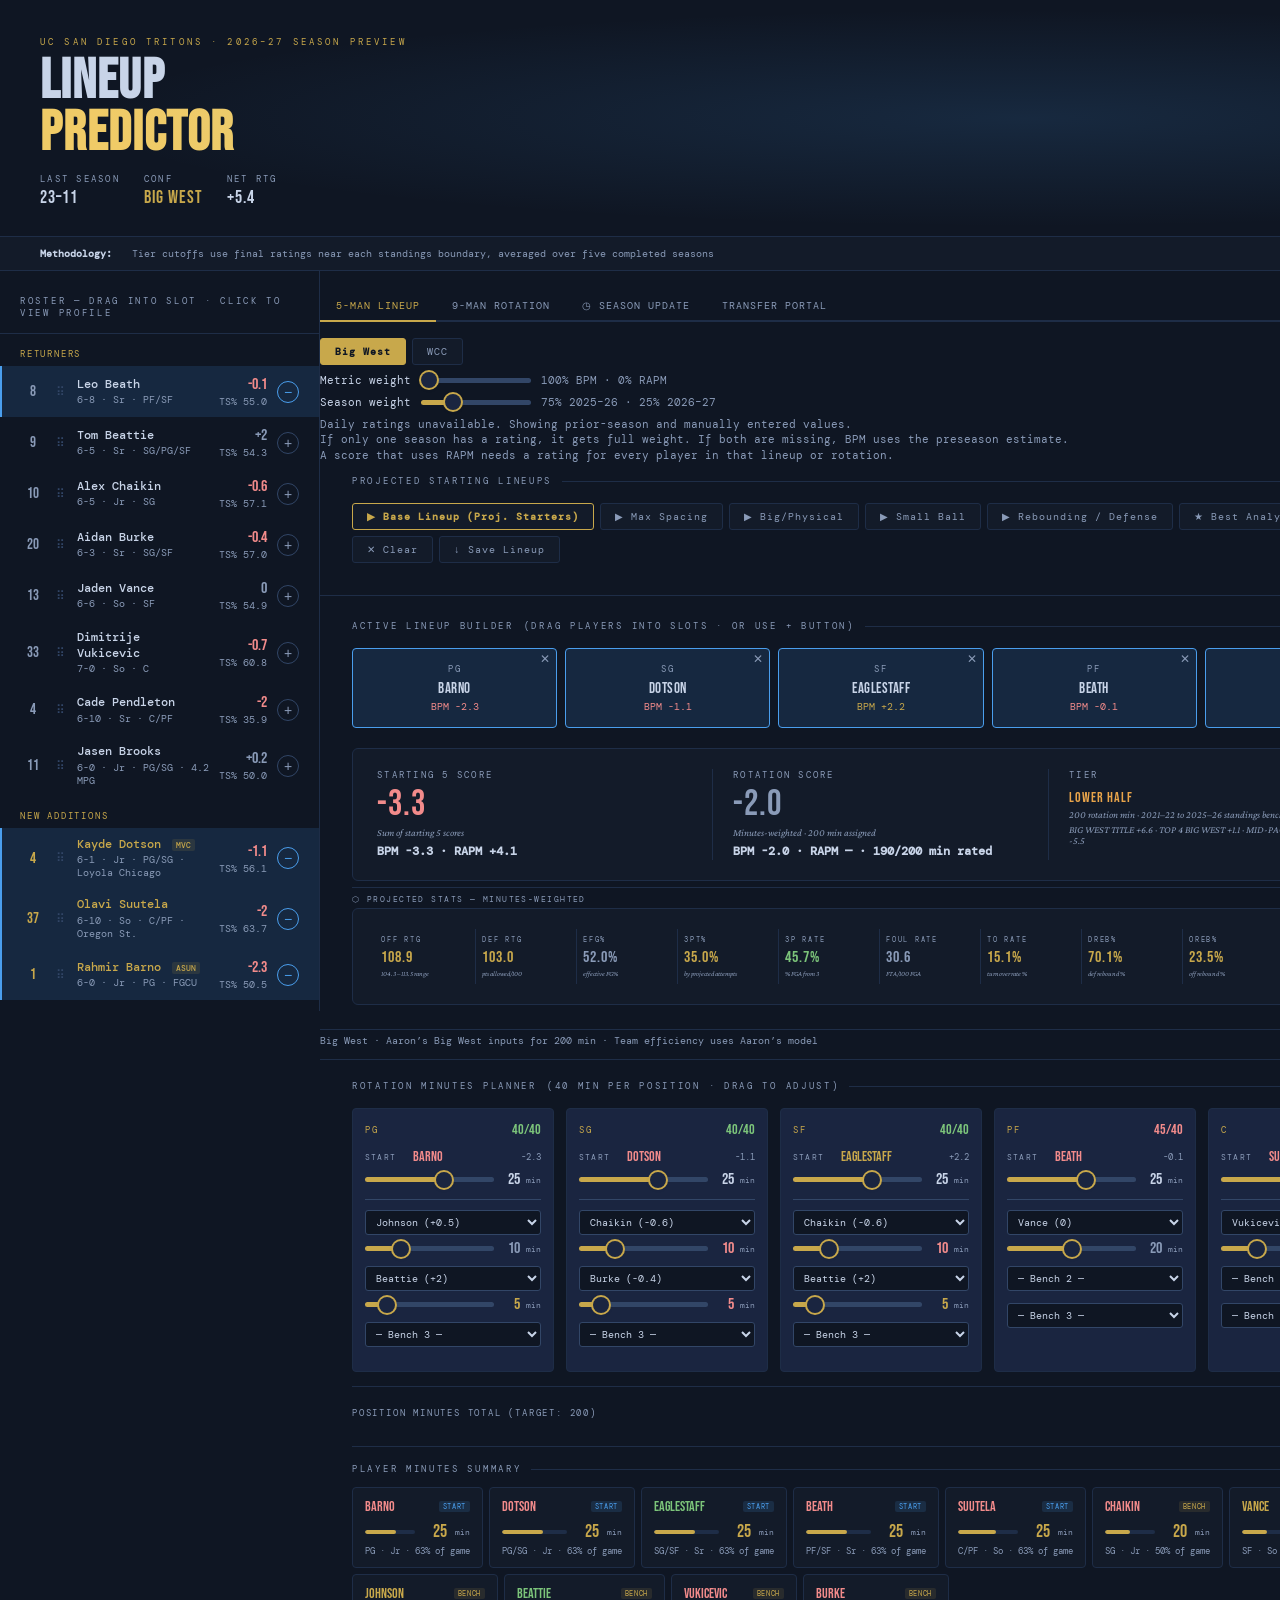
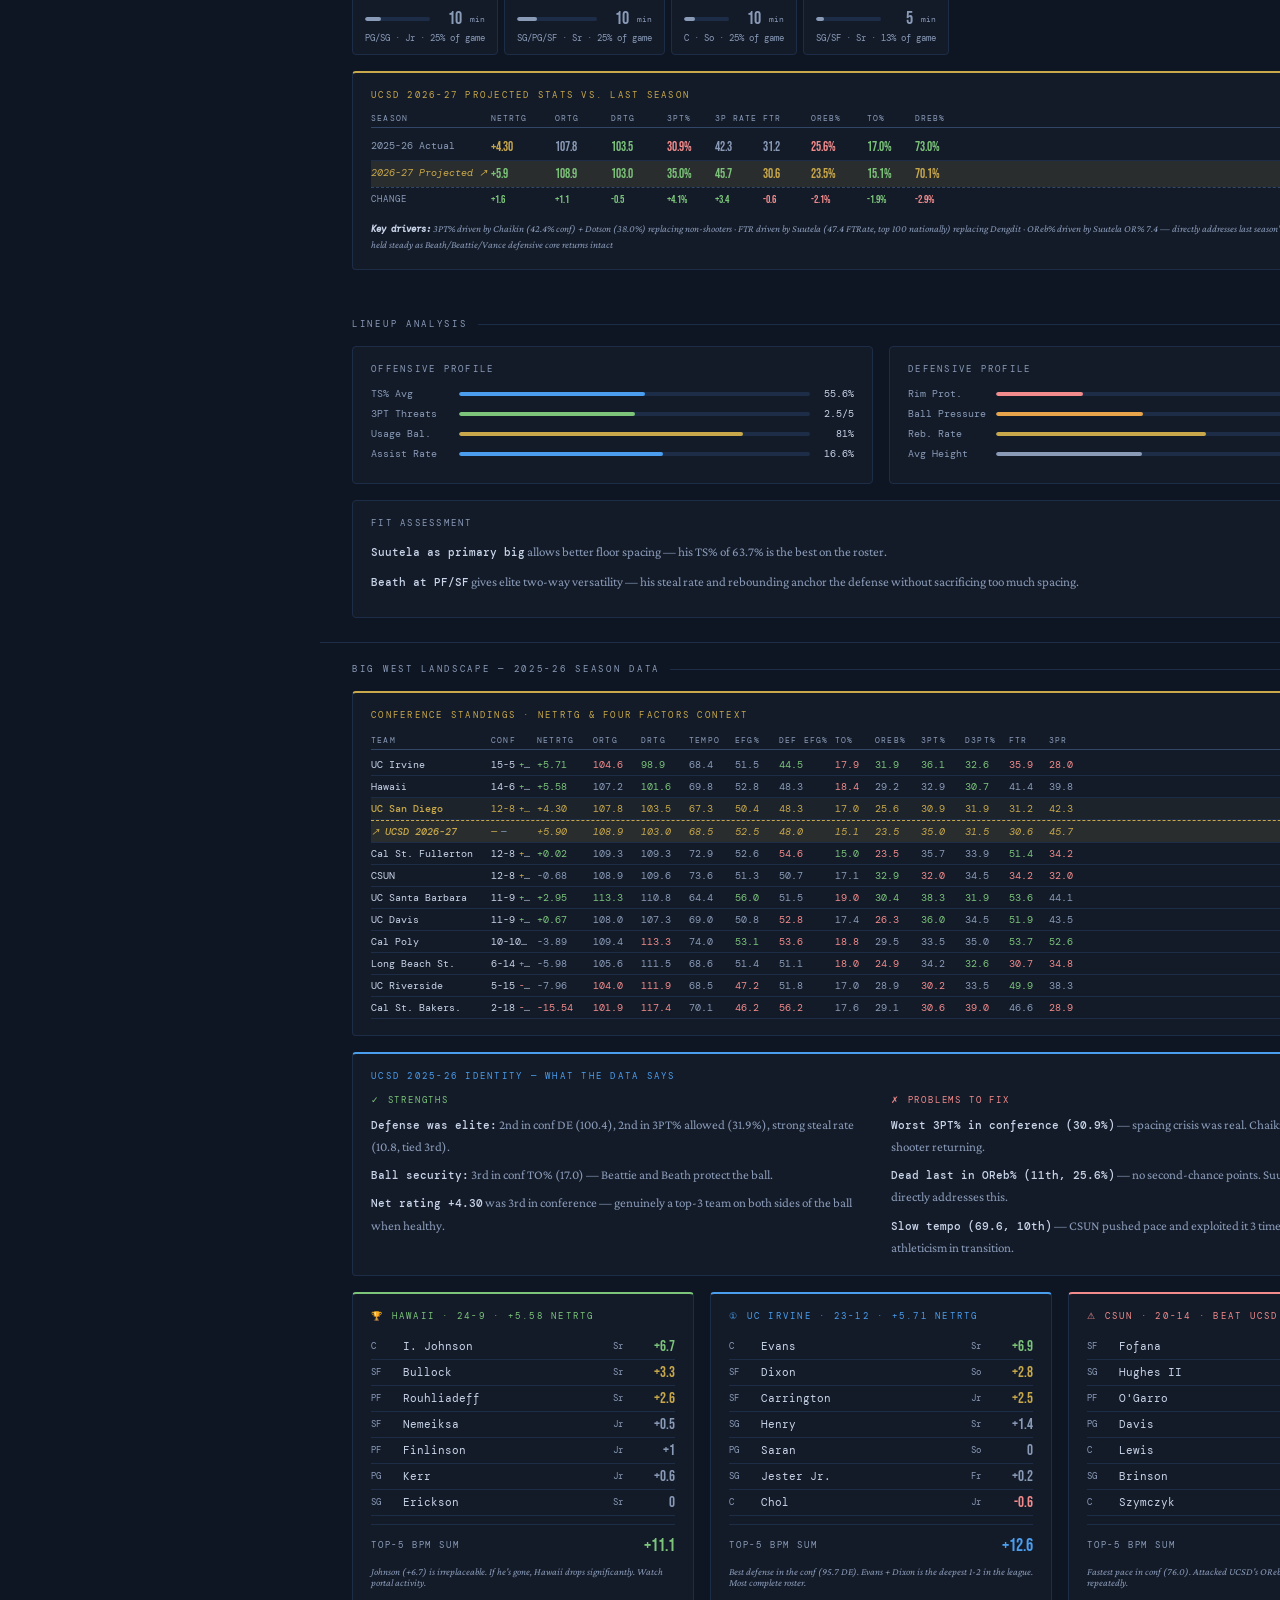
==== commit 42305fad: "Use live BPM and RAPM in the UCSD lineup predictor" ====
--- a/www/lineup/index.html
+++ b/www/lineup/index.html
@@ -5,7 +5,7 @@
 <meta name="viewport" content="width=device-width, initial-scale=1.0">
 <title>UCSD Tritons — 2026-27 Lineup Predictor</title>
 <link href="https://fonts.googleapis.com/css2?family=Bebas+Neue&family=DM+Mono:ital,wght@0,300;0,400;0,500;1,400&family=Crimson+Pro:ital,wght@0,400;0,600;1,400&display=swap" rel="stylesheet">
-<link rel="stylesheet" href="lineup.css?v=20261115">
+<link rel="stylesheet" href="lineup.css?v=20261116e">
 </head>
 <body>
 
@@ -33,7 +33,7 @@
 
 <div class="method-bar">
   <strong>Methodology:</strong>&nbsp;
-  BPR from Barttorvik BPM · Conference strength measured from 2025-26 team AdjEM (365 teams), not blanket estimates · ORtg anchored to UCSD actual AdjOE 107.8 · Click any player for team context and scouting note
+  Tier cutoffs use final ratings near each standings boundary, averaged over five completed seasons
 </div>
 
 <div class="layout">
@@ -267,13 +267,26 @@
     </div>
 
     <div class="lineup-score-controls" id="lineup-score-controls">
-      <button type="button" id="conf-adj-btn" class="conf-adjustment" aria-pressed="true"
-        onclick="toggleConferenceAdjustment()">Big West BPM adjustment <span id="conf-adj-state">On</span></button>
-      <div class="prpg-control">
-        <label for="prpg-weight">PRPG! weight</label>
-        <input type="range" class="minutes-slider" id="prpg-weight" min="0" max="100" value="50"
-          aria-valuetext="50% PRPG!, 50% BPM" oninput="updatePrpgWeight(this)">
-        <output id="prpg-blend" for="prpg-weight">50% BPM · 50% PRPG!</output>
+      <div id="lineup-conference" class="forecast-conference" role="group" aria-label="Conference scenario">
+        <button type="button" class="preset-btn" data-conference="big-west" aria-pressed="true">Big West</button>
+        <button type="button" class="preset-btn" data-conference="wcc" aria-pressed="false">WCC</button>
+      </div>
+      <div class="rating-weight-control">
+        <label for="metric-weight">Metric weight</label>
+        <input type="range" class="minutes-slider" id="metric-weight" min="0" max="100" value="0"
+          aria-valuetext="100% BPM, 0% RAPM" oninput="updateRatingWeight(this)">
+        <output id="metric-weight-blend" for="metric-weight">100% BPM · 0% RAPM</output>
+      </div>
+      <div class="rating-weight-control">
+        <label for="season-weight">Season weight</label>
+        <input type="range" class="minutes-slider" id="season-weight" min="0" max="100" value="25"
+          aria-valuetext="75% 2025–26, 25% 2026–27" oninput="updateRatingWeight(this)">
+        <output id="season-weight-blend" for="season-weight">75% 2025–26 · 25% 2026–27</output>
+      </div>
+      <div class="ratings-feed-status">
+        <span id="ratings-feed-status" role="status">Loading daily ratings…</span>
+        <span>If only one season has a rating, it gets full weight. If both are missing, BPM uses the preseason estimate.</span>
+        <span>A score that uses RAPM needs a rating for every player in that lineup or rotation.</span>
       </div>
     </div>
 
@@ -322,16 +335,19 @@
           <div class="rating-label">Starting 5 Score</div>
           <div class="rating-val c-muted" id="rating-bpr">—</div>
           <div class="rating-desc" id="rating-desc">Add 5 players to generate rating</div>
+          <div class="rating-rapm" id="starting-rapm">BPM — · RAPM —</div>
         </div>
         <div class="rating-col">
           <div class="rating-label">Rotation Score</div>
           <div class="rating-val c-muted" id="rating-rotation">—</div>
           <div class="rating-desc" id="rating-rotation-desc">Minutes-weighted · full roster</div>
+          <div class="rating-rapm" id="rotation-rapm">BPM — · RAPM —</div>
         </div>
         <div class="rating-col">
           <div class="rating-label">Tier</div>
           <div class="rating-val" id="rating-tier" style="font-size:14px; padding-top:4px;">—</div>
-          <div class="rating-desc" id="rating-tier-desc">Big West projection</div>
+          <div class="rating-desc" id="rating-tier-desc">Need 5 players</div>
+          <div class="rating-desc" id="rating-tier-cutoffs"></div>
         </div>
       </div>
 
@@ -446,11 +462,13 @@
           <div class="rating-label">Rotation Score</div>
           <div class="rating-val c-muted" id="nm-bpm">—</div>
           <div class="rating-desc" id="nm-bpm-desc">Add players to calculate</div>
+          <div class="rating-rapm" id="nineman-rapm">BPM — · RAPM —</div>
         </div>
         <div class="rating-col">
           <div class="rating-label">Tier</div>
           <div class="rating-val" id="nm-tier" style="font-size:14px; padding-top:4px;">—</div>
-          <div class="rating-desc" id="nm-tier-desc">Big West projection</div>
+          <div class="rating-desc" id="nm-tier-desc">Add players and assign minutes</div>
+          <div class="rating-desc" id="nm-tier-cutoffs"></div>
         </div>
       </div>
 
@@ -486,9 +504,8 @@
         <div style="font-size:9px;letter-spacing:0.2em;text-transform:uppercase;color:var(--muted);margin-bottom:6px;">
           ◷ 2026-27 Season Update — projection reweights as games accumulate</div>
         <div style="font-size:10px;color:var(--muted);line-height:1.6;margin-bottom:14px;max-width:none;">
-          Enter current-season numbers as they come in. Each stat blends toward live production on its own
-          schedule — <strong>weight = GP / (GP + k)</strong>, where k is how many games that stat needs before it
-          outweighs the pre-season prior. Usage settles fast (k=5); shooting is slow (k=22). Blanks keep the prior.
+          The lineup and rotation tabs control the season weight for BPM and RAPM. Other stats blend as games
+          accumulate — <strong>weight = GP / (GP + k)</strong>. Usage settles fast (k=5); shooting is slow (k=22).
         </div>
 
 
@@ -498,8 +515,7 @@
             ⬢ Game log — enter a box score after each game</div>
           <div style="font-size:9px;color:var(--muted);line-height:1.55;margin-bottom:10px;">
             Everything a box score can produce (TS%, 3P%, USG%, TO rate, OReb%, DReb%, STL%, BLK%, FTR) is derived
-            here. Manual entries override the calculated stats. BPM and PRPG! are model outputs no box score contains —
-            those still come from the Barttorvik paste.
+            here. Manual entries override calculated stats and the daily BPM value. RAPM comes from the ratings feed.
           </div>
           <div id="games-list" style="margin-bottom:11px;"></div>
 
@@ -566,7 +582,7 @@
           <div style="padding:9px 0 0;">
             <div style="font-size:9px;color:var(--muted);margin-bottom:6px;line-height:1.5;">
               Header row first, player name in column one. Tab or comma separated. Recognized headers:
-              <span style="font-family:'DM Mono',monospace;">GP · BPM · OBPM · DBPM · PRPG! · TS · USG · eFG · 3P% · AST · TO · OR · DR · BLK · STL · FTR</span>
+              <span style="font-family:'DM Mono',monospace;">GP · BPM · OBPM · DBPM · TS · USG · eFG · 3P% · AST · TO · OR · DR · BLK · STL · FTR</span>
             </div>
             <textarea id="season-paste" rows="5" placeholder="Player&#9;GP&#9;BPM&#9;TS&#9;USG&#9;TO&#9;OR&#9;DR&#9;STL&#9;BLK&#10;Beath&#9;8&#9;1.4&#9;57.2&#9;21.0&#9;13.1&#9;2.4&#9;16.8&#9;3.1&#9;1.2"
               style="width:100%;font-family:'DM Mono',monospace;font-size:10px;padding:8px;border:1px solid var(--border);border-radius:3px;background:var(--bg);color:var(--text);resize:vertical;"></textarea>
@@ -576,7 +592,7 @@
 
         <div style="display:flex;gap:7px;margin-bottom:10px;align-items:center;">
           <button class="preset-btn" onclick="seasonClear()">✕ Reset to pre-season</button>
-          <span style="font-size:9px;color:var(--muted);">Saves automatically · % CUR is the mean weight on live production</span>
+          <span style="font-size:9px;color:var(--muted);">Saves automatically · % CUR is the average weight for the other stats</span>
         </div>
 
         <div id="season-table" style="overflow-x:auto;"></div>
@@ -615,8 +631,8 @@
             <div style="font-size:8px;color:var(--muted);margin-bottom:3px;letter-spacing:0.1em;">SORT</div>
             <select id="portal-sort" onchange="renderPortal()"
               style="font-family:'DM Mono',monospace;font-size:10px;padding:5px 8px;border:1px solid var(--border);border-radius:3px;background:var(--surface);color:var(--text);">
-              <option value="adjBpr">BPM</option>
-              <option value="prpgi">PRPG!</option>
+              <option value="bpm">BPM</option>
+              <option value="rapm">RAPM</option>
               <option value="ts">TS%</option>
               <option value="threePct">3PT%</option>
               <option value="indDrtg">DRtg (low=good)</option>
@@ -781,13 +797,6 @@
   <div class="drawer-note" id="drawer-note"></div>
 </div>
 
-<template id="projection-conference-template">
-  <div class="forecast-conference" role="group" aria-label="Projection conference">
-    <button type="button" class="preset-btn" data-conference="big-west" aria-pressed="true">Big West</button>
-    <button type="button" class="preset-btn" data-conference="wcc" aria-pressed="false">WCC</button>
-  </div>
-</template>
-
-<script src="lineup.js?v=20261115"></script>
+<script src="lineup.js?v=20261116j"></script>
 </body>
 </html>
--- a/www/lineup/lineup.css
+++ b/www/lineup/lineup.css
@@ -822,36 +822,25 @@
   gap: 8px 14px;
   margin-bottom: 12px;
 }
-.prpg-control {
-  display: flex;
+.rating-weight-control {
+  display: flex;
+  flex-basis: 100%;
   flex-wrap: wrap;
   align-items: center;
   gap: 6px 10px;
   font-size: 11px;
 }
-.prpg-control .minutes-slider { flex: 0 0 110px; width: 110px; }
-.prpg-control output { color: var(--muted); min-width: 21ch; }
-.conf-adjustment {
-  padding: 7px 12px;
-  border: 1px solid var(--border2);
-  border-radius: 6px;
-  background: var(--bg);
-  color: var(--text);
-  font: inherit;
-  font-size: 12px;
-  font-weight: 600;
-  cursor: pointer;
-}
-.conf-adjustment[aria-pressed="true"] {
-  border-color: var(--gold);
-  background: var(--gold);
-  color: var(--bg);
-}
-.conf-adjustment:focus-visible {
-  outline: 2px solid var(--gold);
-  outline-offset: 3px;
-}
-
+.rating-weight-control label { min-width: 13ch; }
+.rating-weight-control .minutes-slider { flex: 0 0 110px; width: 110px; }
+.rating-weight-control output { color: var(--muted); min-width: 23ch; }
+.ratings-feed-status { flex-basis: 100%; }
+.ratings-feed-status, .rating-rapm {
+  color: var(--muted);
+  font-size: 11px;
+  line-height: 1.4;
+}
+.ratings-feed-status span { display: block; }
+.rating-rapm { margin-top: 5px; color: var(--text); font-size: 12px; font-weight: 600; }
 .minutes-val {
   font-family: 'Bebas Neue', sans-serif;
   font-size: 16px;
@@ -1118,14 +1107,6 @@
   width: 110px;
   flex-shrink: 0;
 }
-.portal-tag {
-  font-size: 8px;
-  background: var(--gold-tint);
-  color: var(--gold-dim);
-  border-radius: 2px;
-  padding: 1px 5px;
-  flex-shrink: 0;
-}
 .portal-stat {
   font-size: 9px;
   color: var(--muted);
@@ -1160,4 +1141,4 @@
 .forecast-conference { display: flex; gap: 6px; }
 .projection-source { margin: 4px 0 12px; font-size: 10px; color: var(--muted); }
 .forecast-conference [aria-pressed="true"] { background: var(--gold); border-color: var(--gold); color: var(--bg); font-weight: 600; }
-.forecast-conference button:disabled { opacity: 0.5; cursor: default; }
+.forecast-conference button:focus-visible { outline: 2px solid var(--gold); outline-offset: 3px; }
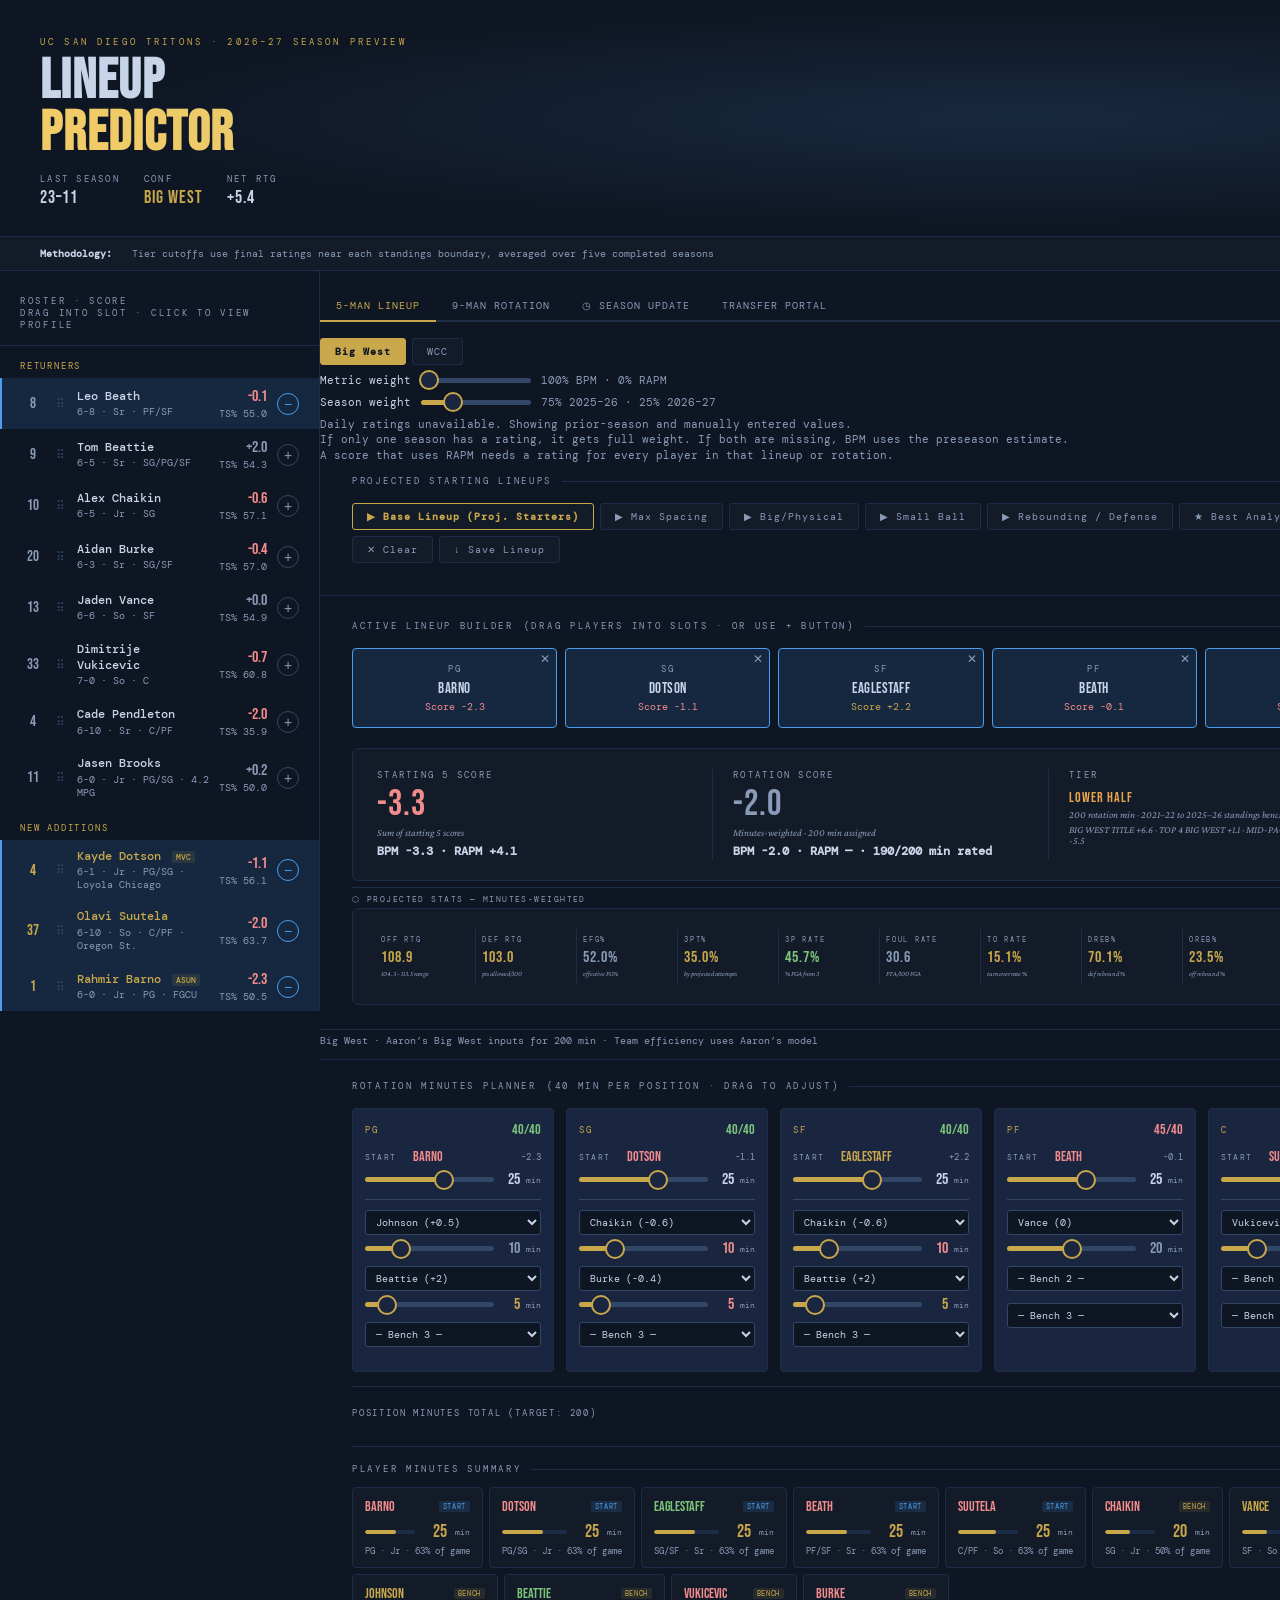
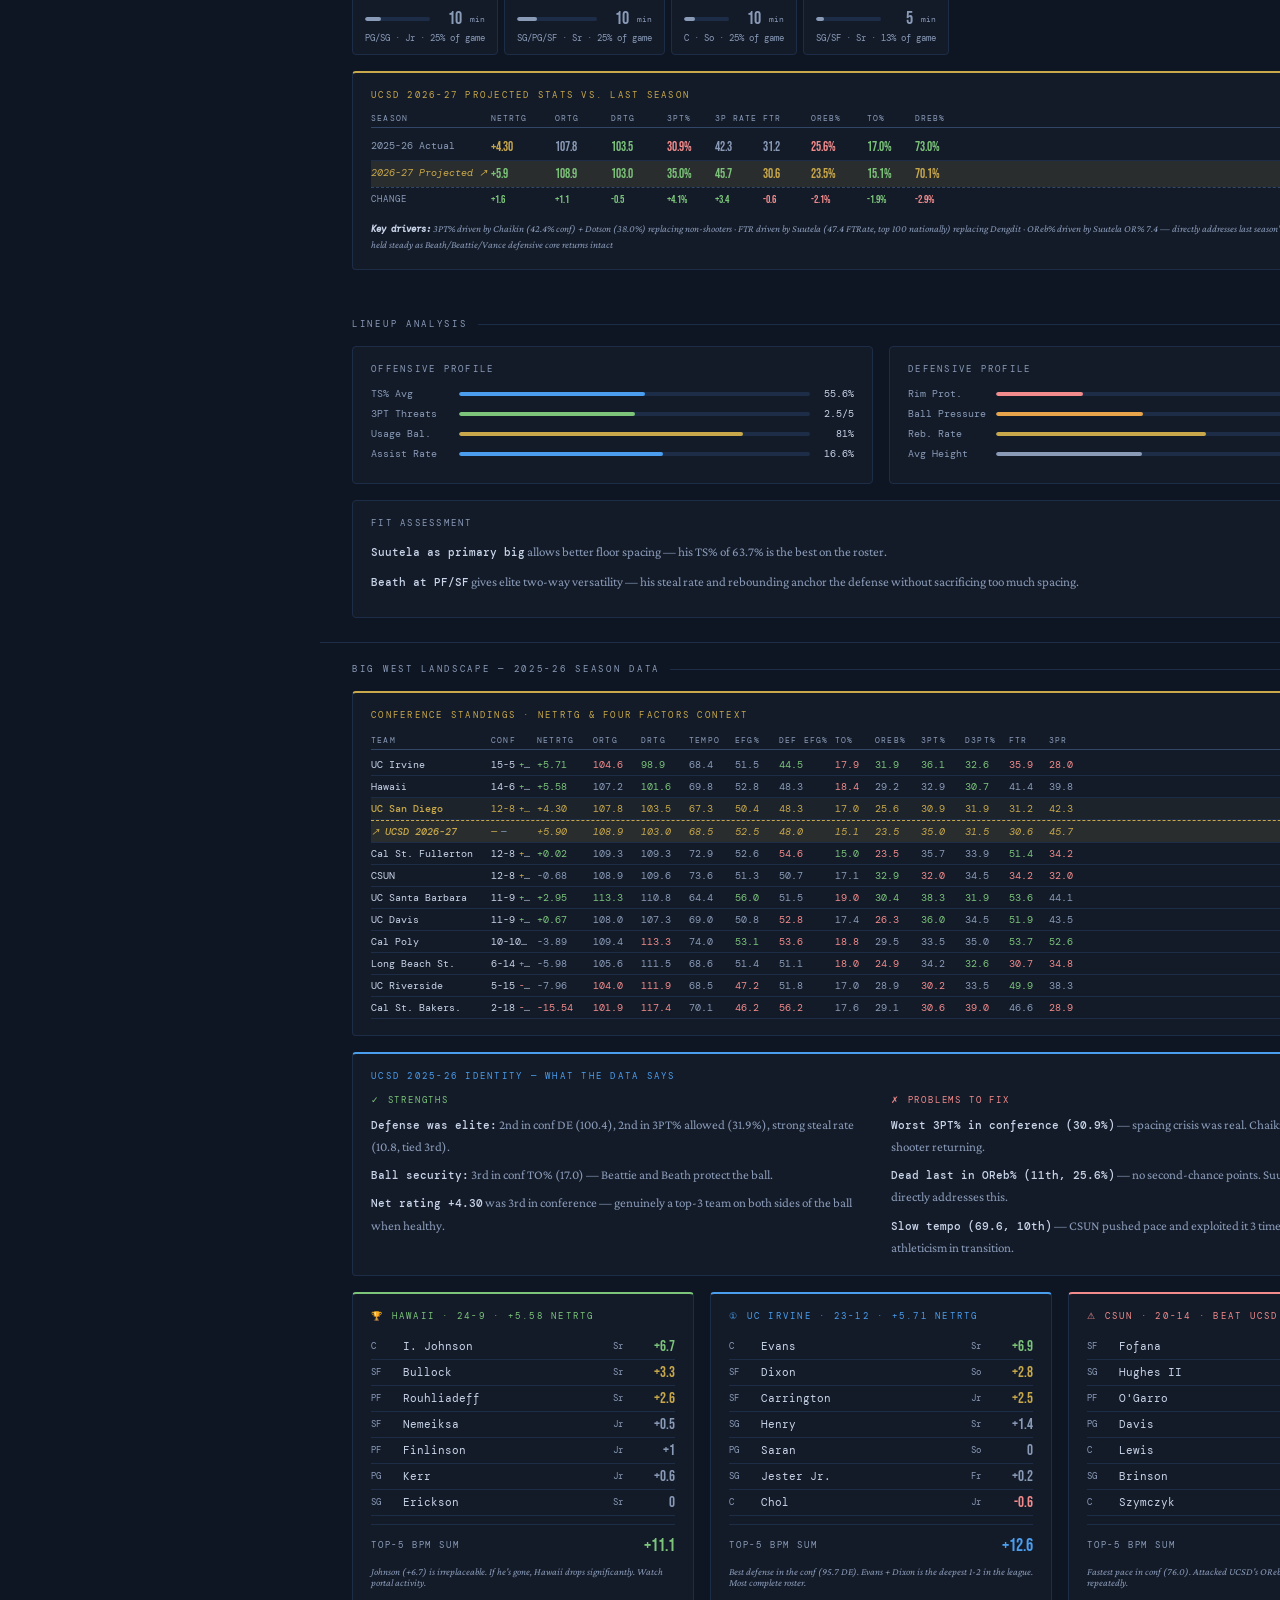
==== commit a7418bc4: "Show the selected metric as the player score" ====
--- a/www/lineup/index.html
+++ b/www/lineup/index.html
@@ -39,7 +39,7 @@
 <div class="layout">
   <!-- ROSTER PANEL -->
   <div class="roster-panel">
-    <div class="panel-title">Roster — Drag into slot · Click to view profile</div>
+    <div class="panel-title">Roster · Score<br>Drag into slot · Click to view profile</div>
 
     <div class="group-label">Returners</div>
 
@@ -797,6 +797,6 @@
   <div class="drawer-note" id="drawer-note"></div>
 </div>
 
-<script src="lineup.js?v=20261116j"></script>
+<script src="lineup.js?v=20261116m"></script>
 </body>
 </html>
